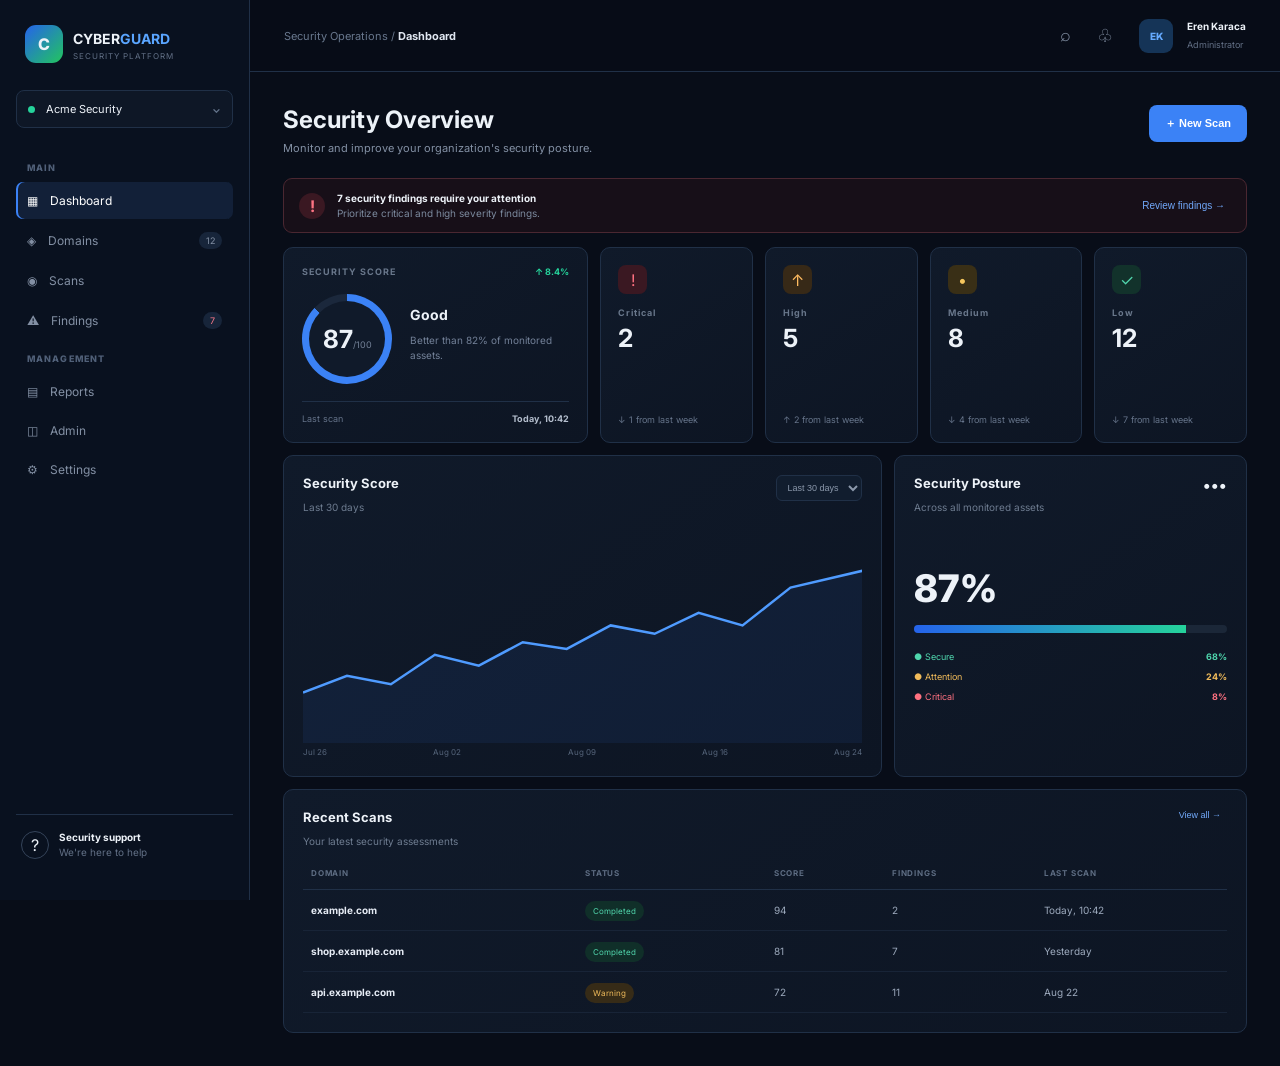
==== frontend/index.html @ 89b96005 "Add files via upload" ====
<!doctype html>
<html lang="tr">
<head>
<meta charset="utf-8"><meta name="viewport" content="width=device-width,initial-scale=1">
<title>CyberGuard — Security Platform</title>
<link rel="preconnect" href="https://fonts.googleapis.com"><link rel="preconnect" href="https://fonts.gstatic.com" crossorigin>
<link href="https://fonts.googleapis.com/css2?family=Inter:wght@400;500;600;700;800&display=swap" rel="stylesheet">
<link rel="stylesheet" href="style.css">
</head>
<body>
<div class="app">
<aside class="sidebar">
  <div class="brand"><div class="logo">C</div><div><b>CYBER<span>GUARD</span></b><small>SECURITY PLATFORM</small></div></div>
  <div class="workspace"><i></i> Acme Security <b>⌄</b></div>
  <nav>
    <label>MAIN</label>
    <a class="active" data-page="dashboard">▦ <span>Dashboard</span></a>
    <a data-page="domains">◈ <span>Domains</span><em>12</em></a>
    <a data-page="scans">◉ <span>Scans</span></a>
    <a data-page="findings">⚠ <span>Findings</span><em class="red">7</em></a>
    <label>MANAGEMENT</label>
    <a data-page="reports">▤ <span>Reports</span></a>
    <a data-page="admin">◫ <span>Admin</span></a>
    <a data-page="settings">⚙ <span>Settings</span></a>
  </nav>
  <div class="support"><div>?</div><span><b>Security support</b><small>We're here to help</small></span></div>
</aside>
<main>
<header><button class="mobile-menu">☰</button><div class="crumb">Security Operations / <b id="title">Dashboard</b></div>
<div class="actions"><button>⌕</button><button>♧</button><div class="avatar">EK</div><div class="profile"><b>Eren Karaca</b><small>Administrator</small></div></div></header>
<section class="content">

<div class="page" id="dashboard">
<div class="head"><div><h1>Security Overview</h1><p>Monitor and improve your organization's security posture.</p></div><button class="primary newscan">＋ New Scan</button></div>
<div class="notice"><strong>!</strong><div><b>7 security findings require your attention</b><span>Prioritize critical and high severity findings.</span></div><button data-go="findings">Review findings →</button></div>
<div class="cards">
<div class="card score"><div class="top"><span>SECURITY SCORE</span><b>↑ 8.4%</b></div><div class="scorebody"><div class="ring"><span><strong>87</strong><small>/100</small></span></div><div><h3>Good</h3><p>Better than 82% of monitored assets.</p></div></div><footer>Last scan <b>Today, 10:42</b></footer></div>
<div class="card metric"><i class="critical">!</i><span>Critical</span><strong>2</strong><small>↓ 1 from last week</small></div>
<div class="card metric"><i class="high">↑</i><span>High</span><strong>5</strong><small>↑ 2 from last week</small></div>
<div class="card metric"><i class="medium">•</i><span>Medium</span><strong>8</strong><small>↓ 4 from last week</small></div>
<div class="card metric"><i class="low">✓</i><span>Low</span><strong>12</strong><small>↓ 7 from last week</small></div>
</div>
<div class="columns">
<div class="card chart"><div class="section-title"><div><h2>Security Score</h2><p>Last 30 days</p></div><select><option>Last 30 days</option></select></div><svg viewBox="0 0 700 250" preserveAspectRatio="none"><path class="fill" d="M0 190 L55 170 L110 180 L165 145 L220 158 L275 130 L330 138 L385 110 L440 120 L495 95 L550 110 L610 65 L700 45 L700 250 L0 250Z"/><path class="curve" d="M0 190 L55 170 L110 180 L165 145 L220 158 L275 130 L330 138 L385 110 L440 120 L495 95 L550 110 L610 65 L700 45"/></svg><div class="dates"><span>Jul 26</span><span>Aug 02</span><span>Aug 09</span><span>Aug 16</span><span>Aug 24</span></div></div>
<div class="card posture"><div class="section-title"><div><h2>Security Posture</h2><p>Across all monitored assets</p></div><b>•••</b></div><div class="posture-score">87%</div><div class="progress"><i></i></div><div class="legend"><span>● Secure <b>68%</b></span><span>● Attention <b>24%</b></span><span>● Critical <b>8%</b></span></div></div>
</div>
<div class="card table"><div class="section-title"><div><h2>Recent Scans</h2><p>Your latest security assessments</p></div><button class="link" data-go="scans">View all →</button></div>
<table><thead><tr><th>DOMAIN</th><th>STATUS</th><th>SCORE</th><th>FINDINGS</th><th>LAST SCAN</th></tr></thead>
<tbody><tr><td><b>example.com</b></td><td><span class="badge green">Completed</span></td><td>94</td><td>2</td><td>Today, 10:42</td></tr>
<tr><td><b>shop.example.com</b></td><td><span class="badge green">Completed</span></td><td>81</td><td>7</td><td>Yesterday</td></tr>
<tr><td><b>api.example.com</b></td><td><span class="badge yellow">Warning</span></td><td>72</td><td>11</td><td>Aug 22</td></tr></tbody></table></div>
</div>

<div class="page hidden" id="domains"><div class="head"><div><h1>Domains</h1><p>Manage monitored and authorized assets.</p></div><button class="primary newscan">＋ Add Domain</button></div><div class="card table"><table><thead><tr><th>DOMAIN</th><th>STATUS</th><th>SCORE</th><th>LAST SCAN</th><th>ACTION</th></tr></thead><tbody>
<tr><td><b>example.com</b><small>Production</small></td><td><span class="badge green">● Monitored</span></td><td>94</td><td>Today</td><td><button class="small">Scan</button></td></tr>
<tr><td><b>shop.example.com</b><small>E-commerce</small></td><td><span class="badge green">● Monitored</span></td><td>81</td><td>Yesterday</td><td><button class="small">Scan</button></td></tr>
<tr><td><b>api.example.com</b><small>API</small></td><td><span class="badge yellow">● Attention</span></td><td>72</td><td>Aug 22</td><td><button class="small">Scan</button></td></tr></tbody></table></div></div>

<div class="page hidden" id="scans"><div class="head"><div><h1>Scan History</h1><p>Security assessment activity.</p></div><button class="primary newscan">＋ New Scan</button></div>
<div class="mini"><div class="card"><span>SCANS THIS MONTH</span><strong>42</strong><b>↑ 18%</b></div><div class="card"><span>AVERAGE SCORE</span><strong>84.6</strong><b>↑ 5.2</b></div><div class="card"><span>LAST SCAN</span><strong>10:42</strong><small>Today</small></div></div>
<div class="card table"><table><thead><tr><th>DOMAIN</th><th>TYPE</th><th>STATUS</th><th>SCORE</th><th>DATE</th></tr></thead><tbody><tr><td><b>example.com</b></td><td>Full assessment</td><td><span class="badge green">Completed</span></td><td>94</td><td>Today</td></tr><tr><td><b>shop.example.com</b></td><td>Quick scan</td><td><span class="badge green">Completed</span></td><td>81</td><td>Yesterday</td></tr></tbody></table></div></div>

<div class="page hidden" id="findings"><div class="head"><div><h1>Security Findings</h1><p>Prioritized issues across monitored assets.</p></div></div>
<div class="finding card"><span class="severity crit">CRITICAL</span><div><h3>Exposed administrative endpoint</h3><p>Administrative interface is accessible without network restriction.</p><small>example.com · Detected today</small></div><b>→</b></div>
<div class="finding card"><span class="severity highbg">HIGH</span><div><h3>Missing Content-Security-Policy</h3><p>The application does not define a Content-Security-Policy response header.</p><small>shop.example.com · Detected today</small></div><b>→</b></div>
<div class="finding card"><span class="severity highbg">HIGH</span><div><h3>Weak TLS configuration</h3><p>TLS configuration should be reviewed and hardened.</p><small>api.example.com · Detected yesterday</small></div><b>→</b></div></div>

<div class="page hidden" id="reports"><div class="head"><div><h1>Reports</h1><p>Security assessment reports.</p></div><button class="primary">＋ Generate Report</button></div>
<div class="report card"><div class="pdf">PDF</div><div><h3>example.com — Security Assessment</h3><p>24 Aug 2026 · Score 94/100</p></div><button class="small">Download</button></div>
<div class="report card"><div class="pdf">PDF</div><div><h3>shop.example.com — Security Assessment</h3><p>23 Aug 2026 · Score 81/100</p></div><button class="small">Download</button></div></div>

<div class="page hidden" id="admin"><div class="head"><div><h1>Admin Overview</h1><p>Platform-wide operational metrics.</p></div></div><div class="mini"><div class="card"><span>USERS</span><strong>128</strong></div><div class="card"><span>DOMAINS</span><strong>342</strong></div><div class="card"><span>SCANS</span><strong>4,281</strong></div></div><div class="card admin"><h2>Platform health</h2><p>API: <b>Operational</b> · Scanner: <b>Operational</b> · Database: <b>Operational</b></p></div></div>

<div class="page hidden" id="settings"><div class="head"><div><h1>Settings</h1><p>Workspace and notification preferences.</p></div></div><div class="settings"><div class="card"><h2>Workspace</h2><label>Workspace name<input value="Acme Security"></label><label>Security contact<input value="security@acme.example"></label><button class="primary">Save changes</button></div><div class="card"><h2>Notifications</h2><label class="toggle"><span><b>Critical findings</b><small>Notify immediately for critical issues.</small></span><input type="checkbox" checked></label><label class="toggle"><span><b>Weekly report</b><small>Receive a weekly security posture summary.</small></span><input type="checkbox" checked></label></div></div></div>

</section></main></div>
<div class="modal hidden" id="modal"><div class="modalbox"><button class="close">×</button><div class="modal-logo">C</div><h2>Start a security scan</h2><p>Scan an authorized domain for defensive configuration issues.</p><label>Domain<input id="domain" placeholder="example.com"></label><label class="check"><input id="authorized" type="checkbox"> I confirm I am authorized to scan this domain.</label><button class="primary full" id="start">Start scan</button><small id="status"></small></div></div>
<script src="app.js"></script>
</body></html>
---- frontend/style.css ----
:root{--bg:#080d18;--panel:#0e1726;--line:#203047;--text:#edf2f8;--muted:#8390a4;--blue:#3b82f6;--green:#25d39b;--yellow:#f2b84b;--red:#f15b6c}
*{box-sizing:border-box}body{margin:0;background:var(--bg);color:var(--text);font-family:Inter,Arial,sans-serif}.app{min-height:100vh}.sidebar{position:fixed;inset:0 auto 0 0;width:250px;background:#09111f;border-right:1px solid var(--line);padding:25px 16px;display:flex;flex-direction:column}.brand{display:flex;align-items:center;gap:10px;padding:0 9px 27px}.logo,.modal-logo{width:38px;height:38px;border-radius:11px;display:grid;place-items:center;font-weight:800;background:linear-gradient(135deg,#2563eb,#22c55e)}.brand b{font-size:14px}.brand b span{color:#5aa5ff}.brand small{display:block;font-size:8px;color:#627086;letter-spacing:1px;margin-top:3px}.workspace{border:1px solid var(--line);background:#0e1726;padding:11px;border-radius:8px;font-size:11px;margin-bottom:23px}.workspace i{display:inline-block;width:7px;height:7px;border-radius:50%;background:var(--green);margin-right:8px}.workspace b{float:right;color:#64748b}nav label{display:block;color:#506078;font-size:9px;font-weight:800;letter-spacing:1.1px;padding:11px 11px 7px}nav a{display:flex;gap:12px;align-items:center;color:#8390a4;padding:11px;border-radius:7px;font-size:12px;cursor:pointer;margin:2px 0}nav a:hover,nav a.active{background:#122038;color:white}nav a.active{box-shadow:inset 2px 0 #3b82f6}nav em{margin-left:auto;font-style:normal;font-size:9px;background:#17253a;padding:3px 7px;border-radius:12px}.red{color:#ff7b8a!important}.support{margin-top:auto;border-top:1px solid var(--line);padding:16px 5px;display:flex;gap:10px}.support>div{width:28px;height:28px;border:1px solid #35445a;border-radius:50%;display:grid;place-items:center}.support b,.support small{display:block;font-size:10px}.support small{color:#627086;margin-top:3px}main{margin-left:250px}header{height:72px;border-bottom:1px solid var(--line);display:flex;align-items:center;justify-content:space-between;padding:0 34px;position:sticky;top:0;background:rgba(8,13,24,.94);z-index:5}.crumb{font-size:11px;color:#68778d}.crumb b{color:#e0e7f1}.actions{display:flex;align-items:center;gap:14px}.actions button,.mobile-menu{border:0;background:none;color:#8390a4;font-size:18px}.avatar{width:34px;height:34px;border-radius:9px;background:#153457;color:#65aaff;display:grid;place-items:center;font-size:10px;font-weight:800;margin-left:6px}.profile b{font-size:10px;display:block}.profile small{font-size:9px;color:#637086}.content{padding:33px;max-width:1500px;margin:auto}.head{display:flex;justify-content:space-between;align-items:flex-start;margin-bottom:23px}.head h1{font-size:24px;margin:0 0 7px}.head p{font-size:11px;color:var(--muted);margin:0}.primary{background:var(--blue);border:0;color:white;padding:11px 16px;border-radius:8px;font-size:11px;font-weight:700;cursor:pointer}.notice{display:flex;align-items:center;gap:12px;border:1px solid #4a2731;background:#170f18;padding:13px 15px;border-radius:9px;margin-bottom:14px}.notice>strong{width:26px;height:26px;border-radius:50%;background:#3a1822;color:#ff7484;display:grid;place-items:center}.notice b,.notice span{display:block;font-size:10px}.notice span{color:#7b899d;margin-top:3px}.notice button{margin-left:auto;background:none;border:0;color:#71a8fa;font-size:10px;cursor:pointer}.cards{display:grid;grid-template-columns:2fr repeat(4,1fr);gap:12px}.card{background:linear-gradient(145deg,#101a2a,#0d1523);border:1px solid var(--line);border-radius:10px}.score{padding:18px}.top,.section-title{display:flex;justify-content:space-between;align-items:flex-start}.top span,.metric span,.mini span{font-size:9px;letter-spacing:1px;color:#69778b;font-weight:700}.top b,.metric small,.mini b{font-size:9px;color:var(--green)}.scorebody{display:flex;align-items:center;gap:18px;padding:17px 0}.ring{width:90px;height:90px;border-radius:50%;background:conic-gradient(#3b82f6 0 87%,#1b283c 87%);display:grid;place-items:center;position:relative}.ring:after{content:"";position:absolute;inset:7px;background:#101a2a;border-radius:50%}.ring span{position:relative;z-index:1}.ring strong{font-size:25px}.ring small{font-size:9px;color:#738197}.scorebody h3{margin:0 0 5px;font-size:14px}.scorebody p{font-size:10px;color:#738198;line-height:1.5;max-width:150px}.score footer{border-top:1px solid var(--line);padding-top:11px;color:#657389;font-size:9px}.score footer b{float:right;color:#b5bfce}.metric{padding:17px;display:flex;flex-direction:column;min-height:138px}.metric i{width:29px;height:29px;border-radius:8px;display:grid;place-items:center;font-style:normal;margin-bottom:13px}.critical{background:#3a1822;color:#ff7181}.high{background:#372917;color:#ffbb60}.medium{background:#392f16;color:#f5c65d}.low{background:#12322b;color:#52d7ae}.metric strong{font-size:25px;margin-top:5px}.metric small{color:#66748a;margin-top:auto}.columns{display:grid;grid-template-columns:1.7fr 1fr;gap:12px;margin-top:12px}.chart,.posture,.table{padding:19px}.section-title h2{font-size:13px;margin:0 0 4px}.section-title p{font-size:10px;color:#6e7c90}.section-title select{background:#111d2e;color:#8b98ab;border:1px solid var(--line);border-radius:6px;padding:6px;font-size:9px}.chart svg{width:100%;height:210px;margin-top:10px}.fill{fill:rgba(59,130,246,.08)}.curve{fill:none;stroke:#4f9bff;stroke-width:3}.dates{display:flex;justify-content:space-between;color:#56657b;font-size:8px}.posture-score{font-size:38px;font-weight:800;margin:42px 0 14px}.progress{height:8px;background:#1b2738;border-radius:9px;overflow:hidden}.progress i{display:block;width:87%;height:100%;background:linear-gradient(90deg,#2563eb,#25d39b)}.legend{display:grid;gap:9px;margin-top:18px;color:#8190a5;font-size:9px}.legend span:first-child{color:#4fd6ad}.legend span:nth-child(2){color:#f1bb5a}.legend span:nth-child(3){color:#ff7180}.legend b{float:right}.table{margin-top:12px;overflow:auto}.table table{width:100%;border-collapse:collapse;min-width:650px}.table th{color:#5e6d83;font-size:8px;text-align:left;padding:11px 8px;border-bottom:1px solid var(--line);letter-spacing:.8px}.table td{padding:14px 8px;border-bottom:1px solid #182437;color:#9daabd;font-size:10px}.table td b{color:#e6ecf5}.table td small{display:block;color:#627086;margin-top:4px}.badge{font-size:8px;padding:5px 8px;border-radius:15px}.green{background:#102f29;color:#51d7ad}.yellow{background:#362b17;color:#f2bd5c}.link,.small{background:none;border:0;color:#72a9fa;font-size:9px;cursor:pointer}.small{background:#13233a;padding:7px 9px;border-radius:6px}.hidden{display:none!important}.mini{display:grid;grid-template-columns:repeat(3,1fr);gap:12px;margin-bottom:12px}.mini .card{padding:19px;display:flex;flex-direction:column;gap:9px}.mini strong{font-size:27px}.finding{padding:17px;display:flex;align-items:center;gap:17px;margin-bottom:9px}.severity{font-size:8px;font-weight:800;padding:8px;border-radius:5px}.crit{background:#391720;color:#ff7181}.highbg{background:#382918;color:#ffbb60}.finding h3{font-size:12px;margin:0 0 5px}.finding p{font-size:10px;color:#748197;margin:0 0 6px}.finding small{font-size:8px;color:#5e6d83}.finding>b{margin-left:auto;color:#6a7f9d}.report{padding:17px;display:flex;align-items:center;gap:13px;margin-bottom:9px}.pdf{width:40px;height:46px;border-radius:6px;background:#351a23;color:#ff7181;display:grid;place-items:center;font-size:9px;font-weight:800}.report div:nth-child(2){flex:1}.report h3{font-size:11px;margin:0 0 4px}.report p{font-size:9px;color:#69778b;margin:0}.admin,.settings .card{padding:20px}.admin h2,.settings h2{font-size:13px}.admin b{color:var(--green)}.settings{display:grid;grid-template-columns:1fr 1fr;gap:12px}.settings label{display:block;color:#8290a4;font-size:9px;margin:15px 0}.settings input{display:block;width:100%;margin-top:6px;padding:10px;background:#0a1320;color:#e8edf5;border:1px solid var(--line);border-radius:6px}.toggle{display:flex!important;justify-content:space-between;align-items:center;border-bottom:1px solid var(--line);padding-bottom:14px}.toggle span{display:flex;flex-direction:column;gap:4px}.toggle b{color:#dfe7f1;font-size:10px}.toggle small{color:#69778b}.toggle input{width:auto!important}.modal{position:fixed;inset:0;background:rgba(2,6,15,.8);backdrop-filter:blur(6px);display:grid;place-items:center;z-index:20}.modalbox{width:min(440px,92vw);background:#101a29;border:1px solid #2b3b53;border-radius:13px;padding:27px;position:relative;box-shadow:0 30px 100px #0008}.close{position:absolute;right:15px;top:10px;background:none;border:0;color:#7b899e;font-size:24px}.modal-logo{margin-bottom:17px}.modalbox h2{font-size:18px;margin:0 0 6px}.modalbox p{font-size:10px;color:#758298;line-height:1.6}.modalbox label{display:block;color:#8592a6;font-size:9px;margin-top:16px}.modalbox input{width:100%;margin-top:6px;padding:11px;background:#0b1320;color:white;border:1px solid var(--line);border-radius:6px}.check{display:flex!important;gap:8px;align-items:center}.check input{width:auto!important;margin:0}.full{width:100%;margin-top:18px}.modalbox>small{display:block;color:#f0bd5a;margin-top:10px}.mobile-menu{display:none}
@media(max-width:1150px){.cards{grid-template-columns:repeat(4,1fr)}.score{grid-column:span 2}.columns{grid-template-columns:1fr}}
@media(max-width:800px){.sidebar{transform:translateX(-100%);transition:.2s;z-index:10}.sidebar.open{transform:none}main{margin-left:0}.mobile-menu{display:block}.profile{display:none}.content{padding:20px}.cards{grid-template-columns:1fr 1fr}.score{grid-column:span 2}.mini,.settings{grid-template-columns:1fr}.head{flex-direction:column;gap:14px}}
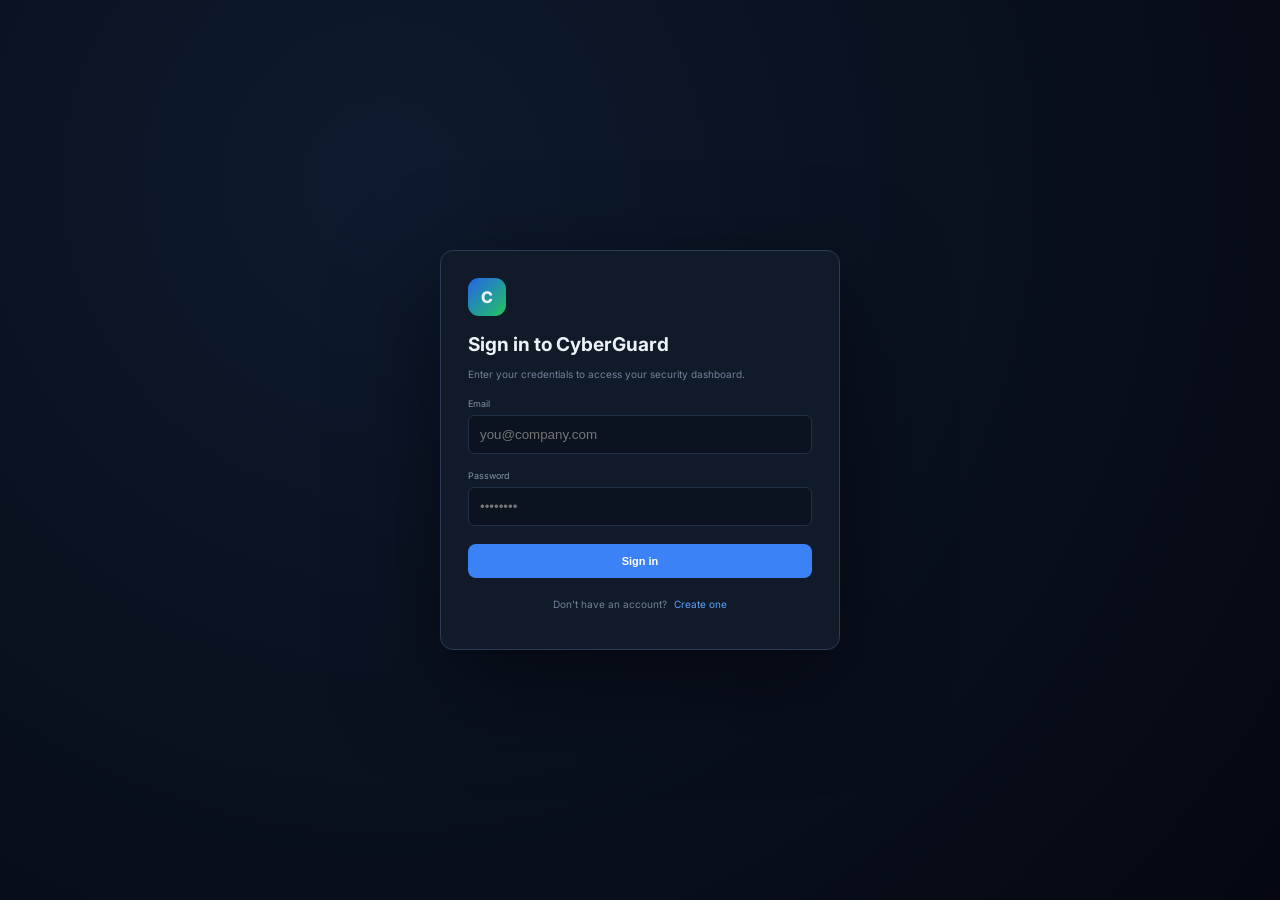
==== commit 1c811dec: "Add files via upload" ====
--- a/frontend/index.html
+++ b/frontend/index.html
@@ -8,72 +8,89 @@
 <link rel="stylesheet" href="style.css">
 </head>
 <body>
-<div class="app">
+
+<div class="authscreen" id="authscreen">
+  <div class="modalbox">
+    <div class="modal-logo">C</div>
+    <h2 id="authTitle">Sign in to CyberGuard</h2>
+    <p id="authSubtitle">Enter your credentials to access your security dashboard.</p>
+
+    <div id="authRegisterFields" class="hidden">
+      <label>Organization<input id="authOrg" placeholder="Acme Security"></label>
+    </div>
+    <label>Email<input id="authEmail" type="email" placeholder="you@company.com"></label>
+    <label>Password<input id="authPassword" type="password" placeholder="••••••••"></label>
+
+    <button class="primary full" id="authSubmit">Sign in</button>
+    <small id="authError" class="autherror hidden"></small>
+    <p class="authswitch">
+      <span id="authSwitchText">Don't have an account?</span>
+      <a id="authSwitchLink">Create one</a>
+    </p>
+  </div>
+</div>
+
+<div class="app hidden" id="appRoot">
 <aside class="sidebar">
   <div class="brand"><div class="logo">C</div><div><b>CYBER<span>GUARD</span></b><small>SECURITY PLATFORM</small></div></div>
-  <div class="workspace"><i></i> Acme Security <b>⌄</b></div>
+  <div class="workspace"><i></i> <span id="orgName">—</span> <b>⌄</b></div>
   <nav>
     <label>MAIN</label>
     <a class="active" data-page="dashboard">▦ <span>Dashboard</span></a>
-    <a data-page="domains">◈ <span>Domains</span><em>12</em></a>
+    <a data-page="domains">◈ <span>Domains</span><em id="navDomainsCount">0</em></a>
     <a data-page="scans">◉ <span>Scans</span></a>
-    <a data-page="findings">⚠ <span>Findings</span><em class="red">7</em></a>
+    <a data-page="findings">⚠ <span>Findings</span><em class="red" id="navFindingsCount">0</em></a>
     <label>MANAGEMENT</label>
     <a data-page="reports">▤ <span>Reports</span></a>
     <a data-page="admin">◫ <span>Admin</span></a>
     <a data-page="settings">⚙ <span>Settings</span></a>
   </nav>
   <div class="support"><div>?</div><span><b>Security support</b><small>We're here to help</small></span></div>
+  <button class="logout" id="logoutBtn">⎋ Log out</button>
 </aside>
 <main>
 <header><button class="mobile-menu">☰</button><div class="crumb">Security Operations / <b id="title">Dashboard</b></div>
-<div class="actions"><button>⌕</button><button>♧</button><div class="avatar">EK</div><div class="profile"><b>Eren Karaca</b><small>Administrator</small></div></div></header>
+<div class="actions"><button>⌕</button><button>♧</button><div class="avatar" id="userInitials">—</div><div class="profile"><b id="userEmail">—</b><small id="userRole">Customer</small></div></div></header>
 <section class="content">
 
 <div class="page" id="dashboard">
 <div class="head"><div><h1>Security Overview</h1><p>Monitor and improve your organization's security posture.</p></div><button class="primary newscan">＋ New Scan</button></div>
-<div class="notice"><strong>!</strong><div><b>7 security findings require your attention</b><span>Prioritize critical and high severity findings.</span></div><button data-go="findings">Review findings →</button></div>
+<div class="notice hidden" id="dashNotice"><strong>!</strong><div><b id="dashNoticeText">—</b><span>Prioritize critical and high severity findings.</span></div><button data-go="findings">Review findings →</button></div>
 <div class="cards">
-<div class="card score"><div class="top"><span>SECURITY SCORE</span><b>↑ 8.4%</b></div><div class="scorebody"><div class="ring"><span><strong>87</strong><small>/100</small></span></div><div><h3>Good</h3><p>Better than 82% of monitored assets.</p></div></div><footer>Last scan <b>Today, 10:42</b></footer></div>
-<div class="card metric"><i class="critical">!</i><span>Critical</span><strong>2</strong><small>↓ 1 from last week</small></div>
-<div class="card metric"><i class="high">↑</i><span>High</span><strong>5</strong><small>↑ 2 from last week</small></div>
-<div class="card metric"><i class="medium">•</i><span>Medium</span><strong>8</strong><small>↓ 4 from last week</small></div>
-<div class="card metric"><i class="low">✓</i><span>Low</span><strong>12</strong><small>↓ 7 from last week</small></div>
+<div class="card score"><div class="top"><span>SECURITY SCORE</span><b id="dashScoreLabel">—</b></div><div class="scorebody"><div class="ring" id="dashRing"><span><strong id="dashScore">–</strong><small>/100</small></span></div><div><h3 id="dashScoreWord">—</h3><p id="dashScoreDesc">Henüz tarama yapılmadı.</p></div></div><footer>Last scan <b id="dashLastScan">—</b></footer></div>
+<div class="card metric"><i class="critical">!</i><span>Critical</span><strong id="cntCritical">0</strong></div>
+<div class="card metric"><i class="high">↑</i><span>High</span><strong id="cntHigh">0</strong></div>
+<div class="card metric"><i class="medium">•</i><span>Medium</span><strong id="cntMedium">0</strong></div>
+<div class="card metric"><i class="low">✓</i><span>Low</span><strong id="cntLow">0</strong></div>
 </div>
 <div class="columns">
-<div class="card chart"><div class="section-title"><div><h2>Security Score</h2><p>Last 30 days</p></div><select><option>Last 30 days</option></select></div><svg viewBox="0 0 700 250" preserveAspectRatio="none"><path class="fill" d="M0 190 L55 170 L110 180 L165 145 L220 158 L275 130 L330 138 L385 110 L440 120 L495 95 L550 110 L610 65 L700 45 L700 250 L0 250Z"/><path class="curve" d="M0 190 L55 170 L110 180 L165 145 L220 158 L275 130 L330 138 L385 110 L440 120 L495 95 L550 110 L610 65 L700 45"/></svg><div class="dates"><span>Jul 26</span><span>Aug 02</span><span>Aug 09</span><span>Aug 16</span><span>Aug 24</span></div></div>
-<div class="card posture"><div class="section-title"><div><h2>Security Posture</h2><p>Across all monitored assets</p></div><b>•••</b></div><div class="posture-score">87%</div><div class="progress"><i></i></div><div class="legend"><span>● Secure <b>68%</b></span><span>● Attention <b>24%</b></span><span>● Critical <b>8%</b></span></div></div>
+<div class="card chart"><div class="section-title"><div><h2>Security Score</h2><p>Last scans</p></div></div><svg viewBox="0 0 700 250" preserveAspectRatio="none" id="scoreChart"></svg><div class="dates" id="scoreChartDates"></div></div>
+<div class="card posture"><div class="section-title"><div><h2>Security Posture</h2><p>Across all monitored assets</p></div><b>•••</b></div><div class="posture-score" id="postureScore">—%</div><div class="progress"><i id="postureBar"></i></div><div class="legend"><span>● Secure <b id="postureSecure">0%</b></span><span>● Attention <b id="postureAttention">0%</b></span><span>● Critical <b id="postureCritical">0%</b></span></div></div>
 </div>
 <div class="card table"><div class="section-title"><div><h2>Recent Scans</h2><p>Your latest security assessments</p></div><button class="link" data-go="scans">View all →</button></div>
 <table><thead><tr><th>DOMAIN</th><th>STATUS</th><th>SCORE</th><th>FINDINGS</th><th>LAST SCAN</th></tr></thead>
-<tbody><tr><td><b>example.com</b></td><td><span class="badge green">Completed</span></td><td>94</td><td>2</td><td>Today, 10:42</td></tr>
-<tr><td><b>shop.example.com</b></td><td><span class="badge green">Completed</span></td><td>81</td><td>7</td><td>Yesterday</td></tr>
-<tr><td><b>api.example.com</b></td><td><span class="badge yellow">Warning</span></td><td>72</td><td>11</td><td>Aug 22</td></tr></tbody></table></div>
+<tbody id="dashRecentScans"><tr><td colspan="5">Yükleniyor…</td></tr></tbody></table></div>
 </div>
 
-<div class="page hidden" id="domains"><div class="head"><div><h1>Domains</h1><p>Manage monitored and authorized assets.</p></div><button class="primary newscan">＋ Add Domain</button></div><div class="card table"><table><thead><tr><th>DOMAIN</th><th>STATUS</th><th>SCORE</th><th>LAST SCAN</th><th>ACTION</th></tr></thead><tbody>
-<tr><td><b>example.com</b><small>Production</small></td><td><span class="badge green">● Monitored</span></td><td>94</td><td>Today</td><td><button class="small">Scan</button></td></tr>
-<tr><td><b>shop.example.com</b><small>E-commerce</small></td><td><span class="badge green">● Monitored</span></td><td>81</td><td>Yesterday</td><td><button class="small">Scan</button></td></tr>
-<tr><td><b>api.example.com</b><small>API</small></td><td><span class="badge yellow">● Attention</span></td><td>72</td><td>Aug 22</td><td><button class="small">Scan</button></td></tr></tbody></table></div></div>
+<div class="page hidden" id="domains"><div class="head"><div><h1>Domains</h1><p>Manage monitored and authorized assets.</p></div><button class="primary newscan">＋ Add Domain</button></div><div class="card table"><table><thead><tr><th>DOMAIN</th><th>STATUS</th><th>ADDED</th><th>ACTION</th></tr></thead><tbody id="domainsBody">
+<tr><td colspan="4">Yükleniyor…</td></tr></tbody></table></div></div>
 
 <div class="page hidden" id="scans"><div class="head"><div><h1>Scan History</h1><p>Security assessment activity.</p></div><button class="primary newscan">＋ New Scan</button></div>
-<div class="mini"><div class="card"><span>SCANS THIS MONTH</span><strong>42</strong><b>↑ 18%</b></div><div class="card"><span>AVERAGE SCORE</span><strong>84.6</strong><b>↑ 5.2</b></div><div class="card"><span>LAST SCAN</span><strong>10:42</strong><small>Today</small></div></div>
-<div class="card table"><table><thead><tr><th>DOMAIN</th><th>TYPE</th><th>STATUS</th><th>SCORE</th><th>DATE</th></tr></thead><tbody><tr><td><b>example.com</b></td><td>Full assessment</td><td><span class="badge green">Completed</span></td><td>94</td><td>Today</td></tr><tr><td><b>shop.example.com</b></td><td>Quick scan</td><td><span class="badge green">Completed</span></td><td>81</td><td>Yesterday</td></tr></tbody></table></div></div>
+<div class="mini"><div class="card"><span>TOTAL SCANS</span><strong id="statTotalScans">0</strong></div><div class="card"><span>AVERAGE SCORE</span><strong id="statAvgScore">—</strong></div><div class="card"><span>LAST SCAN</span><strong id="statLastScan">—</strong></div></div>
+<div class="card table"><table><thead><tr><th>DOMAIN</th><th>STATUS</th><th>SCORE</th><th>FINDINGS</th><th>DATE</th></tr></thead><tbody id="scansBody"><tr><td colspan="5">Yükleniyor…</td></tr></tbody></table></div></div>
 
-<div class="page hidden" id="findings"><div class="head"><div><h1>Security Findings</h1><p>Prioritized issues across monitored assets.</p></div></div>
-<div class="finding card"><span class="severity crit">CRITICAL</span><div><h3>Exposed administrative endpoint</h3><p>Administrative interface is accessible without network restriction.</p><small>example.com · Detected today</small></div><b>→</b></div>
-<div class="finding card"><span class="severity highbg">HIGH</span><div><h3>Missing Content-Security-Policy</h3><p>The application does not define a Content-Security-Policy response header.</p><small>shop.example.com · Detected today</small></div><b>→</b></div>
-<div class="finding card"><span class="severity highbg">HIGH</span><div><h3>Weak TLS configuration</h3><p>TLS configuration should be reviewed and hardened.</p><small>api.example.com · Detected yesterday</small></div><b>→</b></div></div>
+<div class="page hidden" id="findings"><div class="head"><div><h1>Security Findings</h1><p>Prioritized issues from your most recent scans.</p></div></div>
+<div id="findingsBody"><p class="empty">Yükleniyor…</p></div></div>
 
-<div class="page hidden" id="reports"><div class="head"><div><h1>Reports</h1><p>Security assessment reports.</p></div><button class="primary">＋ Generate Report</button></div>
-<div class="report card"><div class="pdf">PDF</div><div><h3>example.com — Security Assessment</h3><p>24 Aug 2026 · Score 94/100</p></div><button class="small">Download</button></div>
-<div class="report card"><div class="pdf">PDF</div><div><h3>shop.example.com — Security Assessment</h3><p>23 Aug 2026 · Score 81/100</p></div><button class="small">Download</button></div></div>
+<div class="page hidden" id="reports"><div class="head"><div><h1>Reports</h1><p>Security assessment reports.</p></div></div>
+<div id="reportsBody"><p class="empty">Yükleniyor…</p></div></div>
 
-<div class="page hidden" id="admin"><div class="head"><div><h1>Admin Overview</h1><p>Platform-wide operational metrics.</p></div></div><div class="mini"><div class="card"><span>USERS</span><strong>128</strong></div><div class="card"><span>DOMAINS</span><strong>342</strong></div><div class="card"><span>SCANS</span><strong>4,281</strong></div></div><div class="card admin"><h2>Platform health</h2><p>API: <b>Operational</b> · Scanner: <b>Operational</b> · Database: <b>Operational</b></p></div></div>
+<div class="page hidden" id="admin"><div class="head"><div><h1>Admin Overview</h1><p>Platform-wide operational metrics.</p></div></div><div id="adminBody"><p class="empty">Yükleniyor…</p></div></div>
 
-<div class="page hidden" id="settings"><div class="head"><div><h1>Settings</h1><p>Workspace and notification preferences.</p></div></div><div class="settings"><div class="card"><h2>Workspace</h2><label>Workspace name<input value="Acme Security"></label><label>Security contact<input value="security@acme.example"></label><button class="primary">Save changes</button></div><div class="card"><h2>Notifications</h2><label class="toggle"><span><b>Critical findings</b><small>Notify immediately for critical issues.</small></span><input type="checkbox" checked></label><label class="toggle"><span><b>Weekly report</b><small>Receive a weekly security posture summary.</small></span><input type="checkbox" checked></label></div></div></div>
+<div class="page hidden" id="settings"><div class="head"><div><h1>Settings</h1><p>Workspace and notification preferences.</p></div></div><div class="settings"><div class="card"><h2>Workspace</h2><label>Organization<input id="settingsOrg" disabled></label><label>Account email<input id="settingsEmail" disabled></label><small class="hint">Bu bilgiler şu an salt-okunur — düzenleme için backend'e bir /api/settings uç noktası eklenmesi gerekiyor.</small></div></div></div>
 
 </section></main></div>
 <div class="modal hidden" id="modal"><div class="modalbox"><button class="close">×</button><div class="modal-logo">C</div><h2>Start a security scan</h2><p>Scan an authorized domain for defensive configuration issues.</p><label>Domain<input id="domain" placeholder="example.com"></label><label class="check"><input id="authorized" type="checkbox"> I confirm I am authorized to scan this domain.</label><button class="primary full" id="start">Start scan</button><small id="status"></small></div></div>
+<script src="config.js"></script>
 <script src="app.js"></script>
 </body></html>
--- a/frontend/style.css
+++ b/frontend/style.css
@@ -1,4 +1,16 @@
 :root{--bg:#080d18;--panel:#0e1726;--line:#203047;--text:#edf2f8;--muted:#8390a4;--blue:#3b82f6;--green:#25d39b;--yellow:#f2b84b;--red:#f15b6c}
 *{box-sizing:border-box}body{margin:0;background:var(--bg);color:var(--text);font-family:Inter,Arial,sans-serif}.app{min-height:100vh}.sidebar{position:fixed;inset:0 auto 0 0;width:250px;background:#09111f;border-right:1px solid var(--line);padding:25px 16px;display:flex;flex-direction:column}.brand{display:flex;align-items:center;gap:10px;padding:0 9px 27px}.logo,.modal-logo{width:38px;height:38px;border-radius:11px;display:grid;place-items:center;font-weight:800;background:linear-gradient(135deg,#2563eb,#22c55e)}.brand b{font-size:14px}.brand b span{color:#5aa5ff}.brand small{display:block;font-size:8px;color:#627086;letter-spacing:1px;margin-top:3px}.workspace{border:1px solid var(--line);background:#0e1726;padding:11px;border-radius:8px;font-size:11px;margin-bottom:23px}.workspace i{display:inline-block;width:7px;height:7px;border-radius:50%;background:var(--green);margin-right:8px}.workspace b{float:right;color:#64748b}nav label{display:block;color:#506078;font-size:9px;font-weight:800;letter-spacing:1.1px;padding:11px 11px 7px}nav a{display:flex;gap:12px;align-items:center;color:#8390a4;padding:11px;border-radius:7px;font-size:12px;cursor:pointer;margin:2px 0}nav a:hover,nav a.active{background:#122038;color:white}nav a.active{box-shadow:inset 2px 0 #3b82f6}nav em{margin-left:auto;font-style:normal;font-size:9px;background:#17253a;padding:3px 7px;border-radius:12px}.red{color:#ff7b8a!important}.support{margin-top:auto;border-top:1px solid var(--line);padding:16px 5px;display:flex;gap:10px}.support>div{width:28px;height:28px;border:1px solid #35445a;border-radius:50%;display:grid;place-items:center}.support b,.support small{display:block;font-size:10px}.support small{color:#627086;margin-top:3px}main{margin-left:250px}header{height:72px;border-bottom:1px solid var(--line);display:flex;align-items:center;justify-content:space-between;padding:0 34px;position:sticky;top:0;background:rgba(8,13,24,.94);z-index:5}.crumb{font-size:11px;color:#68778d}.crumb b{color:#e0e7f1}.actions{display:flex;align-items:center;gap:14px}.actions button,.mobile-menu{border:0;background:none;color:#8390a4;font-size:18px}.avatar{width:34px;height:34px;border-radius:9px;background:#153457;color:#65aaff;display:grid;place-items:center;font-size:10px;font-weight:800;margin-left:6px}.profile b{font-size:10px;display:block}.profile small{font-size:9px;color:#637086}.content{padding:33px;max-width:1500px;margin:auto}.head{display:flex;justify-content:space-between;align-items:flex-start;margin-bottom:23px}.head h1{font-size:24px;margin:0 0 7px}.head p{font-size:11px;color:var(--muted);margin:0}.primary{background:var(--blue);border:0;color:white;padding:11px 16px;border-radius:8px;font-size:11px;font-weight:700;cursor:pointer}.notice{display:flex;align-items:center;gap:12px;border:1px solid #4a2731;background:#170f18;padding:13px 15px;border-radius:9px;margin-bottom:14px}.notice>strong{width:26px;height:26px;border-radius:50%;background:#3a1822;color:#ff7484;display:grid;place-items:center}.notice b,.notice span{display:block;font-size:10px}.notice span{color:#7b899d;margin-top:3px}.notice button{margin-left:auto;background:none;border:0;color:#71a8fa;font-size:10px;cursor:pointer}.cards{display:grid;grid-template-columns:2fr repeat(4,1fr);gap:12px}.card{background:linear-gradient(145deg,#101a2a,#0d1523);border:1px solid var(--line);border-radius:10px}.score{padding:18px}.top,.section-title{display:flex;justify-content:space-between;align-items:flex-start}.top span,.metric span,.mini span{font-size:9px;letter-spacing:1px;color:#69778b;font-weight:700}.top b,.metric small,.mini b{font-size:9px;color:var(--green)}.scorebody{display:flex;align-items:center;gap:18px;padding:17px 0}.ring{width:90px;height:90px;border-radius:50%;background:conic-gradient(#3b82f6 0 87%,#1b283c 87%);display:grid;place-items:center;position:relative}.ring:after{content:"";position:absolute;inset:7px;background:#101a2a;border-radius:50%}.ring span{position:relative;z-index:1}.ring strong{font-size:25px}.ring small{font-size:9px;color:#738197}.scorebody h3{margin:0 0 5px;font-size:14px}.scorebody p{font-size:10px;color:#738198;line-height:1.5;max-width:150px}.score footer{border-top:1px solid var(--line);padding-top:11px;color:#657389;font-size:9px}.score footer b{float:right;color:#b5bfce}.metric{padding:17px;display:flex;flex-direction:column;min-height:138px}.metric i{width:29px;height:29px;border-radius:8px;display:grid;place-items:center;font-style:normal;margin-bottom:13px}.critical{background:#3a1822;color:#ff7181}.high{background:#372917;color:#ffbb60}.medium{background:#392f16;color:#f5c65d}.low{background:#12322b;color:#52d7ae}.metric strong{font-size:25px;margin-top:5px}.metric small{color:#66748a;margin-top:auto}.columns{display:grid;grid-template-columns:1.7fr 1fr;gap:12px;margin-top:12px}.chart,.posture,.table{padding:19px}.section-title h2{font-size:13px;margin:0 0 4px}.section-title p{font-size:10px;color:#6e7c90}.section-title select{background:#111d2e;color:#8b98ab;border:1px solid var(--line);border-radius:6px;padding:6px;font-size:9px}.chart svg{width:100%;height:210px;margin-top:10px}.fill{fill:rgba(59,130,246,.08)}.curve{fill:none;stroke:#4f9bff;stroke-width:3}.dates{display:flex;justify-content:space-between;color:#56657b;font-size:8px}.posture-score{font-size:38px;font-weight:800;margin:42px 0 14px}.progress{height:8px;background:#1b2738;border-radius:9px;overflow:hidden}.progress i{display:block;width:87%;height:100%;background:linear-gradient(90deg,#2563eb,#25d39b)}.legend{display:grid;gap:9px;margin-top:18px;color:#8190a5;font-size:9px}.legend span:first-child{color:#4fd6ad}.legend span:nth-child(2){color:#f1bb5a}.legend span:nth-child(3){color:#ff7180}.legend b{float:right}.table{margin-top:12px;overflow:auto}.table table{width:100%;border-collapse:collapse;min-width:650px}.table th{color:#5e6d83;font-size:8px;text-align:left;padding:11px 8px;border-bottom:1px solid var(--line);letter-spacing:.8px}.table td{padding:14px 8px;border-bottom:1px solid #182437;color:#9daabd;font-size:10px}.table td b{color:#e6ecf5}.table td small{display:block;color:#627086;margin-top:4px}.badge{font-size:8px;padding:5px 8px;border-radius:15px}.green{background:#102f29;color:#51d7ad}.yellow{background:#362b17;color:#f2bd5c}.link,.small{background:none;border:0;color:#72a9fa;font-size:9px;cursor:pointer}.small{background:#13233a;padding:7px 9px;border-radius:6px}.hidden{display:none!important}.mini{display:grid;grid-template-columns:repeat(3,1fr);gap:12px;margin-bottom:12px}.mini .card{padding:19px;display:flex;flex-direction:column;gap:9px}.mini strong{font-size:27px}.finding{padding:17px;display:flex;align-items:center;gap:17px;margin-bottom:9px}.severity{font-size:8px;font-weight:800;padding:8px;border-radius:5px}.crit{background:#391720;color:#ff7181}.highbg{background:#382918;color:#ffbb60}.finding h3{font-size:12px;margin:0 0 5px}.finding p{font-size:10px;color:#748197;margin:0 0 6px}.finding small{font-size:8px;color:#5e6d83}.finding>b{margin-left:auto;color:#6a7f9d}.report{padding:17px;display:flex;align-items:center;gap:13px;margin-bottom:9px}.pdf{width:40px;height:46px;border-radius:6px;background:#351a23;color:#ff7181;display:grid;place-items:center;font-size:9px;font-weight:800}.report div:nth-child(2){flex:1}.report h3{font-size:11px;margin:0 0 4px}.report p{font-size:9px;color:#69778b;margin:0}.admin,.settings .card{padding:20px}.admin h2,.settings h2{font-size:13px}.admin b{color:var(--green)}.settings{display:grid;grid-template-columns:1fr 1fr;gap:12px}.settings label{display:block;color:#8290a4;font-size:9px;margin:15px 0}.settings input{display:block;width:100%;margin-top:6px;padding:10px;background:#0a1320;color:#e8edf5;border:1px solid var(--line);border-radius:6px}.toggle{display:flex!important;justify-content:space-between;align-items:center;border-bottom:1px solid var(--line);padding-bottom:14px}.toggle span{display:flex;flex-direction:column;gap:4px}.toggle b{color:#dfe7f1;font-size:10px}.toggle small{color:#69778b}.toggle input{width:auto!important}.modal{position:fixed;inset:0;background:rgba(2,6,15,.8);backdrop-filter:blur(6px);display:grid;place-items:center;z-index:20}.modalbox{width:min(440px,92vw);background:#101a29;border:1px solid #2b3b53;border-radius:13px;padding:27px;position:relative;box-shadow:0 30px 100px #0008}.close{position:absolute;right:15px;top:10px;background:none;border:0;color:#7b899e;font-size:24px}.modal-logo{margin-bottom:17px}.modalbox h2{font-size:18px;margin:0 0 6px}.modalbox p{font-size:10px;color:#758298;line-height:1.6}.modalbox label{display:block;color:#8592a6;font-size:9px;margin-top:16px}.modalbox input{width:100%;margin-top:6px;padding:11px;background:#0b1320;color:white;border:1px solid var(--line);border-radius:6px}.check{display:flex!important;gap:8px;align-items:center}.check input{width:auto!important;margin:0}.full{width:100%;margin-top:18px}.modalbox>small{display:block;color:#f0bd5a;margin-top:10px}.mobile-menu{display:none}
+.authscreen{position:fixed;inset:0;background:radial-gradient(circle at 30% 20%,#0e1a2e,#050810);display:grid;place-items:center;z-index:30;padding:20px}
+.authscreen .modalbox{width:min(400px,92vw)}
+.authscreen h2{font-size:19px}
+.autherror{display:block;color:#ff7b8a;margin-top:12px;font-size:10px;line-height:1.5}
+.authswitch{margin-top:18px!important;text-align:center;color:#758298}
+.authswitch a{color:#5aa5ff;cursor:pointer;margin-left:4px}
+.logout{margin-top:10px;background:none;border:1px solid var(--line);color:#8390a4;border-radius:8px;padding:10px;font-size:10px;cursor:pointer}
+.logout:hover{color:#ff7b8a;border-color:#4a2731}
+.empty{color:#657389;font-size:11px;padding:20px 4px}
+.hint{display:block;color:#5f6d82;margin-top:14px;font-size:9px;line-height:1.6}
+.toast{position:fixed;bottom:24px;right:24px;background:#101a29;border:1px solid #2b3b53;color:#e6ecf5;padding:13px 17px;border-radius:9px;font-size:11px;z-index:40;box-shadow:0 15px 40px #0008}
+.toast.error{border-color:#4a2731;color:#ff9aa4}
 @media(max-width:1150px){.cards{grid-template-columns:repeat(4,1fr)}.score{grid-column:span 2}.columns{grid-template-columns:1fr}}
 @media(max-width:800px){.sidebar{transform:translateX(-100%);transition:.2s;z-index:10}.sidebar.open{transform:none}main{margin-left:0}.mobile-menu{display:block}.profile{display:none}.content{padding:20px}.cards{grid-template-columns:1fr 1fr}.score{grid-column:span 2}.mini,.settings{grid-template-columns:1fr}.head{flex-direction:column;gap:14px}}
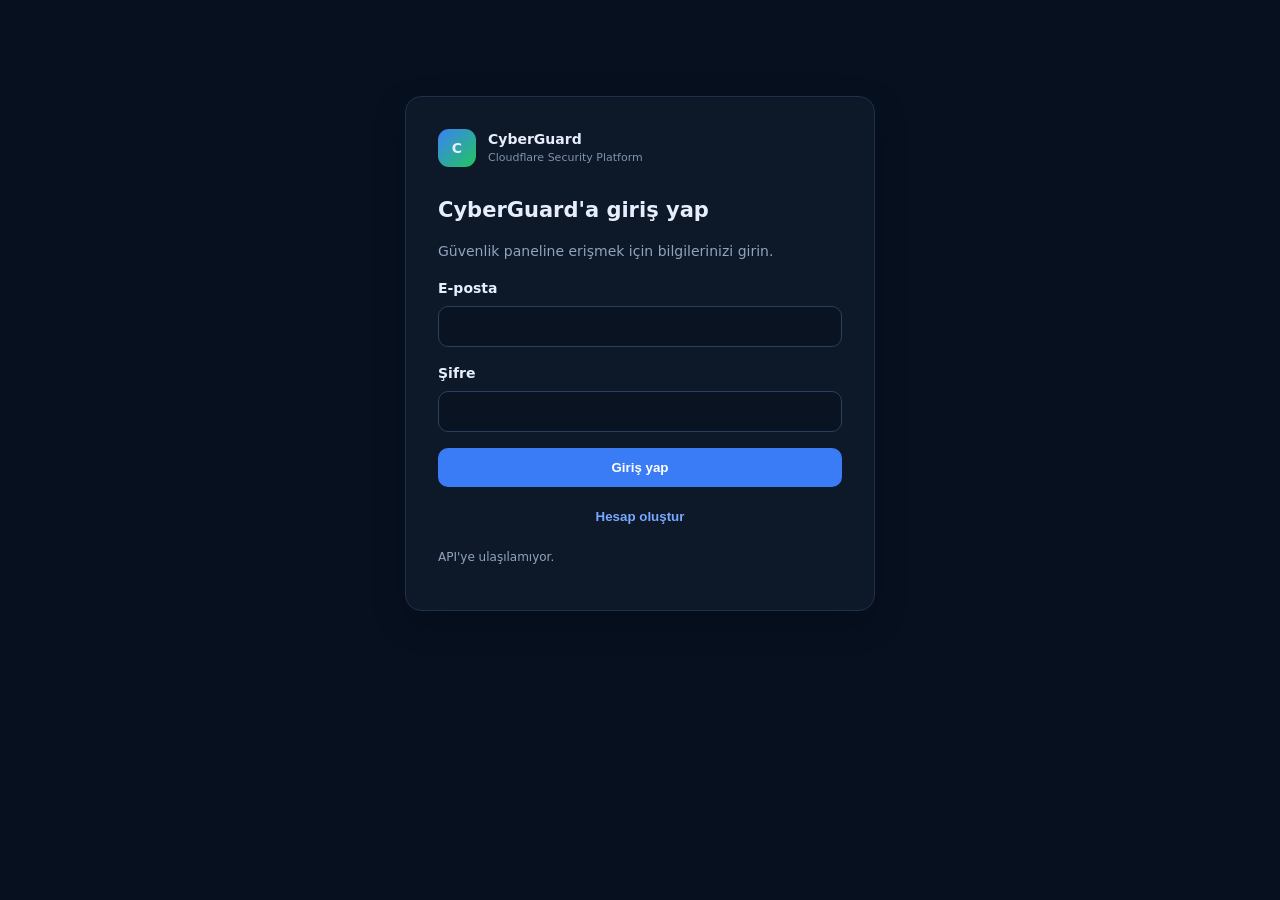
==== commit 3918a675: "Add files via upload" ====
--- a/frontend/index.html
+++ b/frontend/index.html
@@ -1,96 +1,87 @@
 <!doctype html>
 <html lang="tr">
 <head>
-<meta charset="utf-8"><meta name="viewport" content="width=device-width,initial-scale=1">
-<title>CyberGuard — Security Platform</title>
-<link rel="preconnect" href="https://fonts.googleapis.com"><link rel="preconnect" href="https://fonts.gstatic.com" crossorigin>
-<link href="https://fonts.googleapis.com/css2?family=Inter:wght@400;500;600;700;800&display=swap" rel="stylesheet">
-<link rel="stylesheet" href="style.css">
+  <meta charset="utf-8">
+  <meta name="viewport" content="width=device-width,initial-scale=1">
+  <title>CyberGuard</title>
+  <link rel="stylesheet" href="./style.css">
 </head>
 <body>
+  <main class="shell">
+    <section id="authscreen" class="card auth">
+      <div class="brand"><span class="logo">C</span><div><b>CyberGuard</b><small>Cloudflare Security Platform</small></div></div>
+      <h1 id="authTitle">CyberGuard'a giriş yap</h1>
+      <p id="authSubtitle">Güvenlik paneline erişmek için bilgilerinizi girin.</p>
+      <div id="authError" class="error hidden"></div>
+      <label>E-posta<input id="authEmail" type="email" autocomplete="email"></label>
+      <label>Şifre<input id="authPassword" type="password" autocomplete="current-password"></label>
+      <div id="authRegisterFields" class="hidden">
+        <label>Organizasyon<input id="authOrg" type="text" placeholder="Şirketiniz"></label>
+      </div>
+      <button id="authSubmit">Giriş yap</button>
+      <button id="authSwitchLink" class="link">Hesap oluştur</button>
+      <p id="apiStatus" class="muted"></p>
+    </section>
 
-<div class="authscreen" id="authscreen">
-  <div class="modalbox">
-    <div class="modal-logo">C</div>
-    <h2 id="authTitle">Sign in to CyberGuard</h2>
-    <p id="authSubtitle">Enter your credentials to access your security dashboard.</p>
+    <section id="appRoot" class="hidden">
+      <header class="topbar">
+        <div class="brand"><span class="logo">C</span><div><b>CyberGuard</b><small>Cloudflare Edition</small></div></div>
+        <div class="user"><span id="userEmail"></span><button id="logoutBtn" class="ghost">Çıkış</button></div>
+      </header>
 
-    <div id="authRegisterFields" class="hidden">
-      <label>Organization<input id="authOrg" placeholder="Acme Security"></label>
-    </div>
-    <label>Email<input id="authEmail" type="email" placeholder="you@company.com"></label>
-    <label>Password<input id="authPassword" type="password" placeholder="••••••••"></label>
+      <div class="grid">
+        <aside class="card sidebar">
+          <button class="nav active" data-page="dashboard">Dashboard</button>
+          <button class="nav" data-page="domains">Domainler</button>
+          <button class="nav" data-page="scans">Taramalar</button>
+          <button class="nav" data-page="findings">Bulgular</button>
+          <button class="nav" data-page="admin">Admin</button>
+        </aside>
 
-    <button class="primary full" id="authSubmit">Sign in</button>
-    <small id="authError" class="autherror hidden"></small>
-    <p class="authswitch">
-      <span id="authSwitchText">Don't have an account?</span>
-      <a id="authSwitchLink">Create one</a>
-    </p>
-  </div>
-</div>
+        <section class="content">
+          <div id="page-dashboard" class="page">
+            <div class="pagehead"><div><h2>Security Dashboard</h2><p>Web varlıklarınızın güvenlik durumunu izleyin.</p></div></div>
+            <div class="cards">
+              <div class="stat"><span>Domain</span><strong id="statDomains">0</strong></div>
+              <div class="stat"><span>Tarama</span><strong id="statScans">0</strong></div>
+              <div class="stat"><span>Ortalama skor</span><strong id="statScore">—</strong></div>
+              <div class="stat"><span>Bulgu</span><strong id="statFindings">0</strong></div>
+            </div>
+            <div class="card panel">
+              <h3>Son taramalar</h3>
+              <div class="tablewrap"><table><thead><tr><th>Domain</th><th>Durum</th><th>Skor</th><th>Bulgu</th><th>Tarih</th></tr></thead><tbody id="scanTable"></tbody></table></div>
+            </div>
+          </div>
 
-<div class="app hidden" id="appRoot">
-<aside class="sidebar">
-  <div class="brand"><div class="logo">C</div><div><b>CYBER<span>GUARD</span></b><small>SECURITY PLATFORM</small></div></div>
-  <div class="workspace"><i></i> <span id="orgName">—</span> <b>⌄</b></div>
-  <nav>
-    <label>MAIN</label>
-    <a class="active" data-page="dashboard">▦ <span>Dashboard</span></a>
-    <a data-page="domains">◈ <span>Domains</span><em id="navDomainsCount">0</em></a>
-    <a data-page="scans">◉ <span>Scans</span></a>
-    <a data-page="findings">⚠ <span>Findings</span><em class="red" id="navFindingsCount">0</em></a>
-    <label>MANAGEMENT</label>
-    <a data-page="reports">▤ <span>Reports</span></a>
-    <a data-page="admin">◫ <span>Admin</span></a>
-    <a data-page="settings">⚙ <span>Settings</span></a>
-  </nav>
-  <div class="support"><div>?</div><span><b>Security support</b><small>We're here to help</small></span></div>
-  <button class="logout" id="logoutBtn">⎋ Log out</button>
-</aside>
-<main>
-<header><button class="mobile-menu">☰</button><div class="crumb">Security Operations / <b id="title">Dashboard</b></div>
-<div class="actions"><button>⌕</button><button>♧</button><div class="avatar" id="userInitials">—</div><div class="profile"><b id="userEmail">—</b><small id="userRole">Customer</small></div></div></header>
-<section class="content">
+          <div id="page-domains" class="page hidden">
+            <div class="pagehead"><div><h2>Domainler</h2><p>Sadece size ait/izinli domainleri tarayın.</p></div></div>
+            <div class="card panel formrow">
+              <input id="domainInput" placeholder="example.com">
+              <label class="check"><input id="domainAuthorized" type="checkbox"> Bu domaini tarama yetkim var</label>
+              <button id="addDomain">Domain ekle</button>
+            </div>
+            <div class="card panel tablewrap"><table><thead><tr><th>Domain</th><th>Yetki</th><th>Tarih</th><th></th></tr></thead><tbody id="domainTable"></tbody></table></div>
+          </div>
 
-<div class="page" id="dashboard">
-<div class="head"><div><h1>Security Overview</h1><p>Monitor and improve your organization's security posture.</p></div><button class="primary newscan">＋ New Scan</button></div>
-<div class="notice hidden" id="dashNotice"><strong>!</strong><div><b id="dashNoticeText">—</b><span>Prioritize critical and high severity findings.</span></div><button data-go="findings">Review findings →</button></div>
-<div class="cards">
-<div class="card score"><div class="top"><span>SECURITY SCORE</span><b id="dashScoreLabel">—</b></div><div class="scorebody"><div class="ring" id="dashRing"><span><strong id="dashScore">–</strong><small>/100</small></span></div><div><h3 id="dashScoreWord">—</h3><p id="dashScoreDesc">Henüz tarama yapılmadı.</p></div></div><footer>Last scan <b id="dashLastScan">—</b></footer></div>
-<div class="card metric"><i class="critical">!</i><span>Critical</span><strong id="cntCritical">0</strong></div>
-<div class="card metric"><i class="high">↑</i><span>High</span><strong id="cntHigh">0</strong></div>
-<div class="card metric"><i class="medium">•</i><span>Medium</span><strong id="cntMedium">0</strong></div>
-<div class="card metric"><i class="low">✓</i><span>Low</span><strong id="cntLow">0</strong></div>
-</div>
-<div class="columns">
-<div class="card chart"><div class="section-title"><div><h2>Security Score</h2><p>Last scans</p></div></div><svg viewBox="0 0 700 250" preserveAspectRatio="none" id="scoreChart"></svg><div class="dates" id="scoreChartDates"></div></div>
-<div class="card posture"><div class="section-title"><div><h2>Security Posture</h2><p>Across all monitored assets</p></div><b>•••</b></div><div class="posture-score" id="postureScore">—%</div><div class="progress"><i id="postureBar"></i></div><div class="legend"><span>● Secure <b id="postureSecure">0%</b></span><span>● Attention <b id="postureAttention">0%</b></span><span>● Critical <b id="postureCritical">0%</b></span></div></div>
-</div>
-<div class="card table"><div class="section-title"><div><h2>Recent Scans</h2><p>Your latest security assessments</p></div><button class="link" data-go="scans">View all →</button></div>
-<table><thead><tr><th>DOMAIN</th><th>STATUS</th><th>SCORE</th><th>FINDINGS</th><th>LAST SCAN</th></tr></thead>
-<tbody id="dashRecentScans"><tr><td colspan="5">Yükleniyor…</td></tr></tbody></table></div>
-</div>
+          <div id="page-scans" class="page hidden">
+            <div class="pagehead"><div><h2>Taramalar</h2><p>Gerçek zamanlı güvenlik kontrolleri.</p></div></div>
+            <div class="card panel tablewrap"><table><thead><tr><th>Domain</th><th>Durum</th><th>Skor</th><th>Bulgu</th><th>Tarih</th><th></th></tr></thead><tbody id="allScanTable"></tbody></table></div>
+          </div>
 
-<div class="page hidden" id="domains"><div class="head"><div><h1>Domains</h1><p>Manage monitored and authorized assets.</p></div><button class="primary newscan">＋ Add Domain</button></div><div class="card table"><table><thead><tr><th>DOMAIN</th><th>STATUS</th><th>ADDED</th><th>ACTION</th></tr></thead><tbody id="domainsBody">
-<tr><td colspan="4">Yükleniyor…</td></tr></tbody></table></div></div>
+          <div id="page-findings" class="page hidden">
+            <div class="pagehead"><div><h2>Güvenlik Bulguları</h2><p>Son tamamlanan taramalardan elde edilen bulgular.</p></div></div>
+            <div id="findingsList"></div>
+          </div>
 
-<div class="page hidden" id="scans"><div class="head"><div><h1>Scan History</h1><p>Security assessment activity.</p></div><button class="primary newscan">＋ New Scan</button></div>
-<div class="mini"><div class="card"><span>TOTAL SCANS</span><strong id="statTotalScans">0</strong></div><div class="card"><span>AVERAGE SCORE</span><strong id="statAvgScore">—</strong></div><div class="card"><span>LAST SCAN</span><strong id="statLastScan">—</strong></div></div>
-<div class="card table"><table><thead><tr><th>DOMAIN</th><th>STATUS</th><th>SCORE</th><th>FINDINGS</th><th>DATE</th></tr></thead><tbody id="scansBody"><tr><td colspan="5">Yükleniyor…</td></tr></tbody></table></div></div>
-
-<div class="page hidden" id="findings"><div class="head"><div><h1>Security Findings</h1><p>Prioritized issues from your most recent scans.</p></div></div>
-<div id="findingsBody"><p class="empty">Yükleniyor…</p></div></div>
-
-<div class="page hidden" id="reports"><div class="head"><div><h1>Reports</h1><p>Security assessment reports.</p></div></div>
-<div id="reportsBody"><p class="empty">Yükleniyor…</p></div></div>
-
-<div class="page hidden" id="admin"><div class="head"><div><h1>Admin Overview</h1><p>Platform-wide operational metrics.</p></div></div><div id="adminBody"><p class="empty">Yükleniyor…</p></div></div>
-
-<div class="page hidden" id="settings"><div class="head"><div><h1>Settings</h1><p>Workspace and notification preferences.</p></div></div><div class="settings"><div class="card"><h2>Workspace</h2><label>Organization<input id="settingsOrg" disabled></label><label>Account email<input id="settingsEmail" disabled></label><small class="hint">Bu bilgiler şu an salt-okunur — düzenleme için backend'e bir /api/settings uç noktası eklenmesi gerekiyor.</small></div></div></div>
-
-</section></main></div>
-<div class="modal hidden" id="modal"><div class="modalbox"><button class="close">×</button><div class="modal-logo">C</div><h2>Start a security scan</h2><p>Scan an authorized domain for defensive configuration issues.</p><label>Domain<input id="domain" placeholder="example.com"></label><label class="check"><input id="authorized" type="checkbox"> I confirm I am authorized to scan this domain.</label><button class="primary full" id="start">Start scan</button><small id="status"></small></div></div>
-<script src="config.js"></script>
-<script src="app.js"></script>
-</body></html>
+          <div id="page-admin" class="page hidden">
+            <div class="pagehead"><div><h2>Admin</h2><p>Platform özeti.</p></div></div>
+            <div id="adminBox" class="cards"></div>
+          </div>
+        </section>
+      </div>
+    </section>
+  </main>
+  <script src="./config.js"></script>
+  <script src="./app.js"></script>
+</body>
+</html>
--- a/frontend/style.css
+++ b/frontend/style.css
@@ -1,16 +1 @@
-:root{--bg:#080d18;--panel:#0e1726;--line:#203047;--text:#edf2f8;--muted:#8390a4;--blue:#3b82f6;--green:#25d39b;--yellow:#f2b84b;--red:#f15b6c}
-*{box-sizing:border-box}body{margin:0;background:var(--bg);color:var(--text);font-family:Inter,Arial,sans-serif}.app{min-height:100vh}.sidebar{position:fixed;inset:0 auto 0 0;width:250px;background:#09111f;border-right:1px solid var(--line);padding:25px 16px;display:flex;flex-direction:column}.brand{display:flex;align-items:center;gap:10px;padding:0 9px 27px}.logo,.modal-logo{width:38px;height:38px;border-radius:11px;display:grid;place-items:center;font-weight:800;background:linear-gradient(135deg,#2563eb,#22c55e)}.brand b{font-size:14px}.brand b span{color:#5aa5ff}.brand small{display:block;font-size:8px;color:#627086;letter-spacing:1px;margin-top:3px}.workspace{border:1px solid var(--line);background:#0e1726;padding:11px;border-radius:8px;font-size:11px;margin-bottom:23px}.workspace i{display:inline-block;width:7px;height:7px;border-radius:50%;background:var(--green);margin-right:8px}.workspace b{float:right;color:#64748b}nav label{display:block;color:#506078;font-size:9px;font-weight:800;letter-spacing:1.1px;padding:11px 11px 7px}nav a{display:flex;gap:12px;align-items:center;color:#8390a4;padding:11px;border-radius:7px;font-size:12px;cursor:pointer;margin:2px 0}nav a:hover,nav a.active{background:#122038;color:white}nav a.active{box-shadow:inset 2px 0 #3b82f6}nav em{margin-left:auto;font-style:normal;font-size:9px;background:#17253a;padding:3px 7px;border-radius:12px}.red{color:#ff7b8a!important}.support{margin-top:auto;border-top:1px solid var(--line);padding:16px 5px;display:flex;gap:10px}.support>div{width:28px;height:28px;border:1px solid #35445a;border-radius:50%;display:grid;place-items:center}.support b,.support small{display:block;font-size:10px}.support small{color:#627086;margin-top:3px}main{margin-left:250px}header{height:72px;border-bottom:1px solid var(--line);display:flex;align-items:center;justify-content:space-between;padding:0 34px;position:sticky;top:0;background:rgba(8,13,24,.94);z-index:5}.crumb{font-size:11px;color:#68778d}.crumb b{color:#e0e7f1}.actions{display:flex;align-items:center;gap:14px}.actions button,.mobile-menu{border:0;background:none;color:#8390a4;font-size:18px}.avatar{width:34px;height:34px;border-radius:9px;background:#153457;color:#65aaff;display:grid;place-items:center;font-size:10px;font-weight:800;margin-left:6px}.profile b{font-size:10px;display:block}.profile small{font-size:9px;color:#637086}.content{padding:33px;max-width:1500px;margin:auto}.head{display:flex;justify-content:space-between;align-items:flex-start;margin-bottom:23px}.head h1{font-size:24px;margin:0 0 7px}.head p{font-size:11px;color:var(--muted);margin:0}.primary{background:var(--blue);border:0;color:white;padding:11px 16px;border-radius:8px;font-size:11px;font-weight:700;cursor:pointer}.notice{display:flex;align-items:center;gap:12px;border:1px solid #4a2731;background:#170f18;padding:13px 15px;border-radius:9px;margin-bottom:14px}.notice>strong{width:26px;height:26px;border-radius:50%;background:#3a1822;color:#ff7484;display:grid;place-items:center}.notice b,.notice span{display:block;font-size:10px}.notice span{color:#7b899d;margin-top:3px}.notice button{margin-left:auto;background:none;border:0;color:#71a8fa;font-size:10px;cursor:pointer}.cards{display:grid;grid-template-columns:2fr repeat(4,1fr);gap:12px}.card{background:linear-gradient(145deg,#101a2a,#0d1523);border:1px solid var(--line);border-radius:10px}.score{padding:18px}.top,.section-title{display:flex;justify-content:space-between;align-items:flex-start}.top span,.metric span,.mini span{font-size:9px;letter-spacing:1px;color:#69778b;font-weight:700}.top b,.metric small,.mini b{font-size:9px;color:var(--green)}.scorebody{display:flex;align-items:center;gap:18px;padding:17px 0}.ring{width:90px;height:90px;border-radius:50%;background:conic-gradient(#3b82f6 0 87%,#1b283c 87%);display:grid;place-items:center;position:relative}.ring:after{content:"";position:absolute;inset:7px;background:#101a2a;border-radius:50%}.ring span{position:relative;z-index:1}.ring strong{font-size:25px}.ring small{font-size:9px;color:#738197}.scorebody h3{margin:0 0 5px;font-size:14px}.scorebody p{font-size:10px;color:#738198;line-height:1.5;max-width:150px}.score footer{border-top:1px solid var(--line);padding-top:11px;color:#657389;font-size:9px}.score footer b{float:right;color:#b5bfce}.metric{padding:17px;display:flex;flex-direction:column;min-height:138px}.metric i{width:29px;height:29px;border-radius:8px;display:grid;place-items:center;font-style:normal;margin-bottom:13px}.critical{background:#3a1822;color:#ff7181}.high{background:#372917;color:#ffbb60}.medium{background:#392f16;color:#f5c65d}.low{background:#12322b;color:#52d7ae}.metric strong{font-size:25px;margin-top:5px}.metric small{color:#66748a;margin-top:auto}.columns{display:grid;grid-template-columns:1.7fr 1fr;gap:12px;margin-top:12px}.chart,.posture,.table{padding:19px}.section-title h2{font-size:13px;margin:0 0 4px}.section-title p{font-size:10px;color:#6e7c90}.section-title select{background:#111d2e;color:#8b98ab;border:1px solid var(--line);border-radius:6px;padding:6px;font-size:9px}.chart svg{width:100%;height:210px;margin-top:10px}.fill{fill:rgba(59,130,246,.08)}.curve{fill:none;stroke:#4f9bff;stroke-width:3}.dates{display:flex;justify-content:space-between;color:#56657b;font-size:8px}.posture-score{font-size:38px;font-weight:800;margin:42px 0 14px}.progress{height:8px;background:#1b2738;border-radius:9px;overflow:hidden}.progress i{display:block;width:87%;height:100%;background:linear-gradient(90deg,#2563eb,#25d39b)}.legend{display:grid;gap:9px;margin-top:18px;color:#8190a5;font-size:9px}.legend span:first-child{color:#4fd6ad}.legend span:nth-child(2){color:#f1bb5a}.legend span:nth-child(3){color:#ff7180}.legend b{float:right}.table{margin-top:12px;overflow:auto}.table table{width:100%;border-collapse:collapse;min-width:650px}.table th{color:#5e6d83;font-size:8px;text-align:left;padding:11px 8px;border-bottom:1px solid var(--line);letter-spacing:.8px}.table td{padding:14px 8px;border-bottom:1px solid #182437;color:#9daabd;font-size:10px}.table td b{color:#e6ecf5}.table td small{display:block;color:#627086;margin-top:4px}.badge{font-size:8px;padding:5px 8px;border-radius:15px}.green{background:#102f29;color:#51d7ad}.yellow{background:#362b17;color:#f2bd5c}.link,.small{background:none;border:0;color:#72a9fa;font-size:9px;cursor:pointer}.small{background:#13233a;padding:7px 9px;border-radius:6px}.hidden{display:none!important}.mini{display:grid;grid-template-columns:repeat(3,1fr);gap:12px;margin-bottom:12px}.mini .card{padding:19px;display:flex;flex-direction:column;gap:9px}.mini strong{font-size:27px}.finding{padding:17px;display:flex;align-items:center;gap:17px;margin-bottom:9px}.severity{font-size:8px;font-weight:800;padding:8px;border-radius:5px}.crit{background:#391720;color:#ff7181}.highbg{background:#382918;color:#ffbb60}.finding h3{font-size:12px;margin:0 0 5px}.finding p{font-size:10px;color:#748197;margin:0 0 6px}.finding small{font-size:8px;color:#5e6d83}.finding>b{margin-left:auto;color:#6a7f9d}.report{padding:17px;display:flex;align-items:center;gap:13px;margin-bottom:9px}.pdf{width:40px;height:46px;border-radius:6px;background:#351a23;color:#ff7181;display:grid;place-items:center;font-size:9px;font-weight:800}.report div:nth-child(2){flex:1}.report h3{font-size:11px;margin:0 0 4px}.report p{font-size:9px;color:#69778b;margin:0}.admin,.settings .card{padding:20px}.admin h2,.settings h2{font-size:13px}.admin b{color:var(--green)}.settings{display:grid;grid-template-columns:1fr 1fr;gap:12px}.settings label{display:block;color:#8290a4;font-size:9px;margin:15px 0}.settings input{display:block;width:100%;margin-top:6px;padding:10px;background:#0a1320;color:#e8edf5;border:1px solid var(--line);border-radius:6px}.toggle{display:flex!important;justify-content:space-between;align-items:center;border-bottom:1px solid var(--line);padding-bottom:14px}.toggle span{display:flex;flex-direction:column;gap:4px}.toggle b{color:#dfe7f1;font-size:10px}.toggle small{color:#69778b}.toggle input{width:auto!important}.modal{position:fixed;inset:0;background:rgba(2,6,15,.8);backdrop-filter:blur(6px);display:grid;place-items:center;z-index:20}.modalbox{width:min(440px,92vw);background:#101a29;border:1px solid #2b3b53;border-radius:13px;padding:27px;position:relative;box-shadow:0 30px 100px #0008}.close{position:absolute;right:15px;top:10px;background:none;border:0;color:#7b899e;font-size:24px}.modal-logo{margin-bottom:17px}.modalbox h2{font-size:18px;margin:0 0 6px}.modalbox p{font-size:10px;color:#758298;line-height:1.6}.modalbox label{display:block;color:#8592a6;font-size:9px;margin-top:16px}.modalbox input{width:100%;margin-top:6px;padding:11px;background:#0b1320;color:white;border:1px solid var(--line);border-radius:6px}.check{display:flex!important;gap:8px;align-items:center}.check input{width:auto!important;margin:0}.full{width:100%;margin-top:18px}.modalbox>small{display:block;color:#f0bd5a;margin-top:10px}.mobile-menu{display:none}
-.authscreen{position:fixed;inset:0;background:radial-gradient(circle at 30% 20%,#0e1a2e,#050810);display:grid;place-items:center;z-index:30;padding:20px}
-.authscreen .modalbox{width:min(400px,92vw)}
-.authscreen h2{font-size:19px}
-.autherror{display:block;color:#ff7b8a;margin-top:12px;font-size:10px;line-height:1.5}
-.authswitch{margin-top:18px!important;text-align:center;color:#758298}
-.authswitch a{color:#5aa5ff;cursor:pointer;margin-left:4px}
-.logout{margin-top:10px;background:none;border:1px solid var(--line);color:#8390a4;border-radius:8px;padding:10px;font-size:10px;cursor:pointer}
-.logout:hover{color:#ff7b8a;border-color:#4a2731}
-.empty{color:#657389;font-size:11px;padding:20px 4px}
-.hint{display:block;color:#5f6d82;margin-top:14px;font-size:9px;line-height:1.6}
-.toast{position:fixed;bottom:24px;right:24px;background:#101a29;border:1px solid #2b3b53;color:#e6ecf5;padding:13px 17px;border-radius:9px;font-size:11px;z-index:40;box-shadow:0 15px 40px #0008}
-.toast.error{border-color:#4a2731;color:#ff9aa4}
-@media(max-width:1150px){.cards{grid-template-columns:repeat(4,1fr)}.score{grid-column:span 2}.columns{grid-template-columns:1fr}}
-@media(max-width:800px){.sidebar{transform:translateX(-100%);transition:.2s;z-index:10}.sidebar.open{transform:none}main{margin-left:0}.mobile-menu{display:block}.profile{display:none}.content{padding:20px}.cards{grid-template-columns:1fr 1fr}.score{grid-column:span 2}.mini,.settings{grid-template-columns:1fr}.head{flex-direction:column;gap:14px}}
+*{box-sizing:border-box}body{margin:0;background:#07101f;color:#e7eefb;font:14px/1.5 Inter,system-ui,Arial,sans-serif}.shell{max-width:1250px;margin:auto;padding:24px}.hidden{display:none!important}.card{background:#0d1829;border:1px solid #1e314c;border-radius:16px;box-shadow:0 12px 35px #0003}.auth{max-width:470px;margin:8vh auto;padding:32px}.brand{display:flex;gap:12px;align-items:center}.brand small{display:block;color:#7f93ad;font-size:11px}.logo{width:38px;height:38px;display:grid;place-items:center;border-radius:11px;background:linear-gradient(135deg,#3b82f6,#22c55e);font-weight:800}.auth h1{margin:28px 0 6px}.auth p{color:#91a4bd}.auth label{display:block;margin:16px 0;font-weight:600}.auth input,.formrow input{width:100%;margin-top:7px;padding:12px 13px;background:#091321;border:1px solid #29405f;color:#fff;border-radius:10px;outline:none}.auth input:focus,.formrow input:focus{border-color:#4b8cff}.auth button,.formrow button{width:100%;padding:12px;border:0;border-radius:10px;background:#397cf5;color:#fff;font-weight:700;cursor:pointer}.link{background:none!important;color:#78a8ff!important;margin-top:10px}.error{padding:10px;border-radius:9px;background:#4a1820;color:#ffb7bf}.muted{font-size:12px}.topbar{display:flex;justify-content:space-between;align-items:center;margin-bottom:18px}.user{display:flex;gap:12px;align-items:center}.ghost{background:#0d1829;border:1px solid #29405f;color:#dce7f5;padding:9px 13px;border-radius:9px}.grid{display:grid;grid-template-columns:190px 1fr;gap:18px}.sidebar{padding:12px;height:max-content}.nav{display:block;width:100%;text-align:left;background:none;border:0;color:#9db0c9;padding:11px;border-radius:9px;cursor:pointer}.nav.active,.nav:hover{background:#172943;color:#fff}.content{min-width:0}.pagehead{display:flex;justify-content:space-between;align-items:center;margin:4px 0 18px}.pagehead h2{margin:0}.pagehead p{color:#8297b0;margin:5px 0}.cards{display:grid;grid-template-columns:repeat(4,1fr);gap:14px;margin-bottom:18px}.stat{background:#0d1829;border:1px solid #1e314c;border-radius:14px;padding:18px}.stat span{display:block;color:#7f93ad}.stat strong{display:block;font-size:28px;margin-top:8px}.panel{padding:18px}.panel h3{margin-top:0}.tablewrap{overflow:auto}table{width:100%;border-collapse:collapse;min-width:650px}th,td{padding:12px;text-align:left;border-bottom:1px solid #1a2a41}th{color:#7f93ad;font-size:12px}.badge{display:inline-block;padding:4px 8px;border-radius:999px;font-size:11px}.green{background:#123d2a;color:#6ee7a3}.yellow{background:#43340f;color:#ffd36e}.red{background:#4a1820;color:#ff9eaa}.formrow{display:grid;grid-template-columns:1fr auto auto;gap:12px;align-items:end;margin-bottom:18px}.formrow button{width:auto;white-space:nowrap}.check{display:flex;gap:7px;align-items:center;white-space:nowrap;color:#9db0c9}.finding{margin-bottom:12px;padding:15px;border:1px solid #263a55;border-radius:12px;background:#0b1626}.finding b{display:block}.finding small{color:#8da0b8}.finding p{margin:8px 0;color:#b7c4d5}.finding .download{float:right;background:#162943;color:#fff;border:1px solid #2b4566;padding:7px 10px;border-radius:8px}@media(max-width:850px){.grid{grid-template-columns:1fr}.sidebar{display:flex;gap:5px;overflow:auto}.nav{white-space:nowrap}.cards{grid-template-columns:repeat(2,1fr)}.formrow{grid-template-columns:1fr}.formrow button{width:100%}}@media(max-width:500px){.shell{padding:12px}.cards{grid-template-columns:1fr 1fr}.topbar{gap:10px}.user span{display:none}}
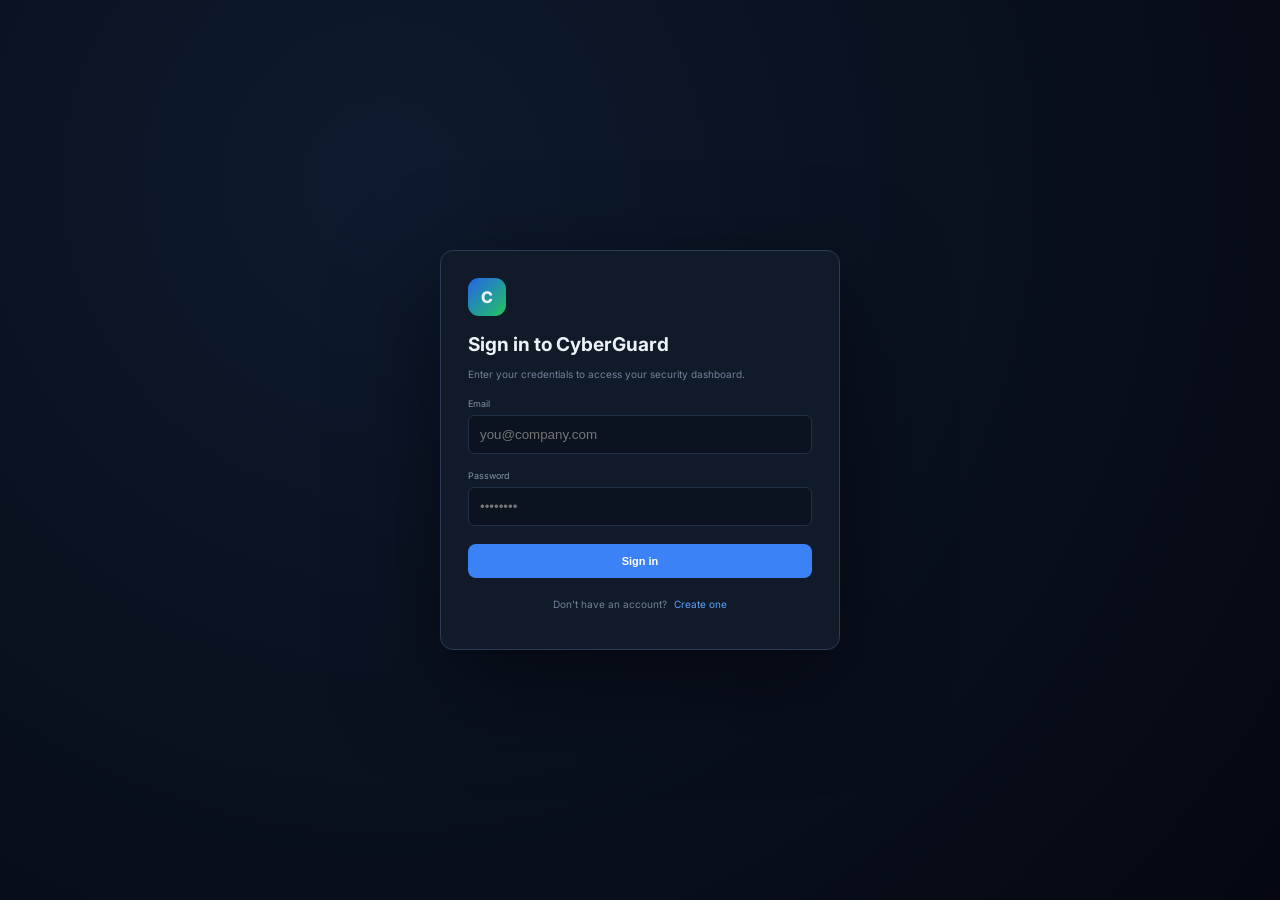
==== commit fb9797d3: "Add files via upload" ====
--- a/frontend/index.html
+++ b/frontend/index.html
@@ -1,87 +1,96 @@
 <!doctype html>
 <html lang="tr">
 <head>
-  <meta charset="utf-8">
-  <meta name="viewport" content="width=device-width,initial-scale=1">
-  <title>CyberGuard</title>
-  <link rel="stylesheet" href="./style.css">
+<meta charset="utf-8"><meta name="viewport" content="width=device-width,initial-scale=1">
+<title>CyberGuard — Security Platform</title>
+<link rel="preconnect" href="https://fonts.googleapis.com"><link rel="preconnect" href="https://fonts.gstatic.com" crossorigin>
+<link href="https://fonts.googleapis.com/css2?family=Inter:wght@400;500;600;700;800&display=swap" rel="stylesheet">
+<link rel="stylesheet" href="style.css">
 </head>
 <body>
-  <main class="shell">
-    <section id="authscreen" class="card auth">
-      <div class="brand"><span class="logo">C</span><div><b>CyberGuard</b><small>Cloudflare Security Platform</small></div></div>
-      <h1 id="authTitle">CyberGuard'a giriş yap</h1>
-      <p id="authSubtitle">Güvenlik paneline erişmek için bilgilerinizi girin.</p>
-      <div id="authError" class="error hidden"></div>
-      <label>E-posta<input id="authEmail" type="email" autocomplete="email"></label>
-      <label>Şifre<input id="authPassword" type="password" autocomplete="current-password"></label>
-      <div id="authRegisterFields" class="hidden">
-        <label>Organizasyon<input id="authOrg" type="text" placeholder="Şirketiniz"></label>
-      </div>
-      <button id="authSubmit">Giriş yap</button>
-      <button id="authSwitchLink" class="link">Hesap oluştur</button>
-      <p id="apiStatus" class="muted"></p>
-    </section>
 
-    <section id="appRoot" class="hidden">
-      <header class="topbar">
-        <div class="brand"><span class="logo">C</span><div><b>CyberGuard</b><small>Cloudflare Edition</small></div></div>
-        <div class="user"><span id="userEmail"></span><button id="logoutBtn" class="ghost">Çıkış</button></div>
-      </header>
+<div class="authscreen" id="authscreen">
+  <div class="modalbox">
+    <div class="modal-logo">C</div>
+    <h2 id="authTitle">Sign in to CyberGuard</h2>
+    <p id="authSubtitle">Enter your credentials to access your security dashboard.</p>
 
-      <div class="grid">
-        <aside class="card sidebar">
-          <button class="nav active" data-page="dashboard">Dashboard</button>
-          <button class="nav" data-page="domains">Domainler</button>
-          <button class="nav" data-page="scans">Taramalar</button>
-          <button class="nav" data-page="findings">Bulgular</button>
-          <button class="nav" data-page="admin">Admin</button>
-        </aside>
+    <div id="authRegisterFields" class="hidden">
+      <label>Organization<input id="authOrg" placeholder="Acme Security"></label>
+    </div>
+    <label>Email<input id="authEmail" type="email" placeholder="you@company.com"></label>
+    <label>Password<input id="authPassword" type="password" placeholder="••••••••"></label>
 
-        <section class="content">
-          <div id="page-dashboard" class="page">
-            <div class="pagehead"><div><h2>Security Dashboard</h2><p>Web varlıklarınızın güvenlik durumunu izleyin.</p></div></div>
-            <div class="cards">
-              <div class="stat"><span>Domain</span><strong id="statDomains">0</strong></div>
-              <div class="stat"><span>Tarama</span><strong id="statScans">0</strong></div>
-              <div class="stat"><span>Ortalama skor</span><strong id="statScore">—</strong></div>
-              <div class="stat"><span>Bulgu</span><strong id="statFindings">0</strong></div>
-            </div>
-            <div class="card panel">
-              <h3>Son taramalar</h3>
-              <div class="tablewrap"><table><thead><tr><th>Domain</th><th>Durum</th><th>Skor</th><th>Bulgu</th><th>Tarih</th></tr></thead><tbody id="scanTable"></tbody></table></div>
-            </div>
-          </div>
+    <button class="primary full" id="authSubmit">Sign in</button>
+    <small id="authError" class="autherror hidden"></small>
+    <p class="authswitch">
+      <span id="authSwitchText">Don't have an account?</span>
+      <a id="authSwitchLink">Create one</a>
+    </p>
+  </div>
+</div>
 
-          <div id="page-domains" class="page hidden">
-            <div class="pagehead"><div><h2>Domainler</h2><p>Sadece size ait/izinli domainleri tarayın.</p></div></div>
-            <div class="card panel formrow">
-              <input id="domainInput" placeholder="example.com">
-              <label class="check"><input id="domainAuthorized" type="checkbox"> Bu domaini tarama yetkim var</label>
-              <button id="addDomain">Domain ekle</button>
-            </div>
-            <div class="card panel tablewrap"><table><thead><tr><th>Domain</th><th>Yetki</th><th>Tarih</th><th></th></tr></thead><tbody id="domainTable"></tbody></table></div>
-          </div>
+<div class="app hidden" id="appRoot">
+<aside class="sidebar">
+  <div class="brand"><div class="logo">C</div><div><b>CYBER<span>GUARD</span></b><small>SECURITY PLATFORM</small></div></div>
+  <div class="workspace"><i></i> <span id="orgName">—</span> <b>⌄</b></div>
+  <nav>
+    <label>MAIN</label>
+    <a class="active" data-page="dashboard">▦ <span>Dashboard</span></a>
+    <a data-page="domains">◈ <span>Domains</span><em id="navDomainsCount">0</em></a>
+    <a data-page="scans">◉ <span>Scans</span></a>
+    <a data-page="findings">⚠ <span>Findings</span><em class="red" id="navFindingsCount">0</em></a>
+    <label>MANAGEMENT</label>
+    <a data-page="reports">▤ <span>Reports</span></a>
+    <a data-page="admin">◫ <span>Admin</span></a>
+    <a data-page="settings">⚙ <span>Settings</span></a>
+  </nav>
+  <div class="support"><div>?</div><span><b>Security support</b><small>We're here to help</small></span></div>
+  <button class="logout" id="logoutBtn">⎋ Log out</button>
+</aside>
+<main>
+<header><button class="mobile-menu">☰</button><div class="crumb">Security Operations / <b id="title">Dashboard</b></div>
+<div class="actions"><button>⌕</button><button>♧</button><div class="avatar" id="userInitials">—</div><div class="profile"><b id="userEmail">—</b><small id="userRole">Customer</small></div></div></header>
+<section class="content">
 
-          <div id="page-scans" class="page hidden">
-            <div class="pagehead"><div><h2>Taramalar</h2><p>Gerçek zamanlı güvenlik kontrolleri.</p></div></div>
-            <div class="card panel tablewrap"><table><thead><tr><th>Domain</th><th>Durum</th><th>Skor</th><th>Bulgu</th><th>Tarih</th><th></th></tr></thead><tbody id="allScanTable"></tbody></table></div>
-          </div>
+<div class="page" id="dashboard">
+<div class="head"><div><h1>Security Overview</h1><p>Monitor and improve your organization's security posture.</p></div><button class="primary newscan">＋ New Scan</button></div>
+<div class="notice hidden" id="dashNotice"><strong>!</strong><div><b id="dashNoticeText">—</b><span>Prioritize critical and high severity findings.</span></div><button data-go="findings">Review findings →</button></div>
+<div class="cards">
+<div class="card score"><div class="top"><span>SECURITY SCORE</span><b id="dashScoreLabel">—</b></div><div class="scorebody"><div class="ring" id="dashRing"><span><strong id="dashScore">–</strong><small>/100</small></span></div><div><h3 id="dashScoreWord">—</h3><p id="dashScoreDesc">Henüz tarama yapılmadı.</p></div></div><footer>Last scan <b id="dashLastScan">—</b></footer></div>
+<div class="card metric"><i class="critical">!</i><span>Critical</span><strong id="cntCritical">0</strong></div>
+<div class="card metric"><i class="high">↑</i><span>High</span><strong id="cntHigh">0</strong></div>
+<div class="card metric"><i class="medium">•</i><span>Medium</span><strong id="cntMedium">0</strong></div>
+<div class="card metric"><i class="low">✓</i><span>Low</span><strong id="cntLow">0</strong></div>
+</div>
+<div class="columns">
+<div class="card chart"><div class="section-title"><div><h2>Security Score</h2><p>Last scans</p></div></div><svg viewBox="0 0 700 250" preserveAspectRatio="none" id="scoreChart"></svg><div class="dates" id="scoreChartDates"></div></div>
+<div class="card posture"><div class="section-title"><div><h2>Security Posture</h2><p>Across all monitored assets</p></div><b>•••</b></div><div class="posture-score" id="postureScore">—%</div><div class="progress"><i id="postureBar"></i></div><div class="legend"><span>● Secure <b id="postureSecure">0%</b></span><span>● Attention <b id="postureAttention">0%</b></span><span>● Critical <b id="postureCritical">0%</b></span></div></div>
+</div>
+<div class="card table"><div class="section-title"><div><h2>Recent Scans</h2><p>Your latest security assessments</p></div><button class="link" data-go="scans">View all →</button></div>
+<table><thead><tr><th>DOMAIN</th><th>STATUS</th><th>SCORE</th><th>FINDINGS</th><th>LAST SCAN</th></tr></thead>
+<tbody id="dashRecentScans"><tr><td colspan="5">Yükleniyor…</td></tr></tbody></table></div>
+</div>
 
-          <div id="page-findings" class="page hidden">
-            <div class="pagehead"><div><h2>Güvenlik Bulguları</h2><p>Son tamamlanan taramalardan elde edilen bulgular.</p></div></div>
-            <div id="findingsList"></div>
-          </div>
+<div class="page hidden" id="domains"><div class="head"><div><h1>Domains</h1><p>Manage monitored and authorized assets.</p></div><button class="primary newscan">＋ Add Domain</button></div><div class="card table"><table><thead><tr><th>DOMAIN</th><th>STATUS</th><th>ADDED</th><th>ACTION</th></tr></thead><tbody id="domainsBody">
+<tr><td colspan="4">Yükleniyor…</td></tr></tbody></table></div></div>
 
-          <div id="page-admin" class="page hidden">
-            <div class="pagehead"><div><h2>Admin</h2><p>Platform özeti.</p></div></div>
-            <div id="adminBox" class="cards"></div>
-          </div>
-        </section>
-      </div>
-    </section>
-  </main>
-  <script src="./config.js"></script>
-  <script src="./app.js"></script>
-</body>
-</html>
+<div class="page hidden" id="scans"><div class="head"><div><h1>Scan History</h1><p>Security assessment activity.</p></div><button class="primary newscan">＋ New Scan</button></div>
+<div class="mini"><div class="card"><span>TOTAL SCANS</span><strong id="statTotalScans">0</strong></div><div class="card"><span>AVERAGE SCORE</span><strong id="statAvgScore">—</strong></div><div class="card"><span>LAST SCAN</span><strong id="statLastScan">—</strong></div></div>
+<div class="card table"><table><thead><tr><th>DOMAIN</th><th>STATUS</th><th>SCORE</th><th>FINDINGS</th><th>DATE</th></tr></thead><tbody id="scansBody"><tr><td colspan="5">Yükleniyor…</td></tr></tbody></table></div></div>
+
+<div class="page hidden" id="findings"><div class="head"><div><h1>Security Findings</h1><p>Prioritized issues from your most recent scans.</p></div></div>
+<div id="findingsBody"><p class="empty">Yükleniyor…</p></div></div>
+
+<div class="page hidden" id="reports"><div class="head"><div><h1>Reports</h1><p>Security assessment reports.</p></div></div>
+<div id="reportsBody"><p class="empty">Yükleniyor…</p></div></div>
+
+<div class="page hidden" id="admin"><div class="head"><div><h1>Admin Overview</h1><p>Platform-wide operational metrics.</p></div></div><div id="adminBody"><p class="empty">Yükleniyor…</p></div></div>
+
+<div class="page hidden" id="settings"><div class="head"><div><h1>Settings</h1><p>Workspace and notification preferences.</p></div></div><div class="settings"><div class="card"><h2>Workspace</h2><label>Organization<input id="settingsOrg" disabled></label><label>Account email<input id="settingsEmail" disabled></label><small class="hint">Bu bilgiler şu an salt-okunur — düzenleme için backend'e bir /api/settings uç noktası eklenmesi gerekiyor.</small></div></div></div>
+
+</section></main></div>
+<div class="modal hidden" id="modal"><div class="modalbox"><button class="close">×</button><div class="modal-logo">C</div><h2>Start a security scan</h2><p>Scan an authorized domain for defensive configuration issues.</p><label>Domain<input id="domain" placeholder="example.com"></label><label class="check"><input id="authorized" type="checkbox"> I confirm I am authorized to scan this domain.</label><button class="primary full" id="start">Start scan</button><small id="status"></small></div></div>
+<script src="config.js"></script>
+<script src="app.js"></script>
+</body></html>
--- a/frontend/style.css
+++ b/frontend/style.css
@@ -1 +1,16 @@
-*{box-sizing:border-box}body{margin:0;background:#07101f;color:#e7eefb;font:14px/1.5 Inter,system-ui,Arial,sans-serif}.shell{max-width:1250px;margin:auto;padding:24px}.hidden{display:none!important}.card{background:#0d1829;border:1px solid #1e314c;border-radius:16px;box-shadow:0 12px 35px #0003}.auth{max-width:470px;margin:8vh auto;padding:32px}.brand{display:flex;gap:12px;align-items:center}.brand small{display:block;color:#7f93ad;font-size:11px}.logo{width:38px;height:38px;display:grid;place-items:center;border-radius:11px;background:linear-gradient(135deg,#3b82f6,#22c55e);font-weight:800}.auth h1{margin:28px 0 6px}.auth p{color:#91a4bd}.auth label{display:block;margin:16px 0;font-weight:600}.auth input,.formrow input{width:100%;margin-top:7px;padding:12px 13px;background:#091321;border:1px solid #29405f;color:#fff;border-radius:10px;outline:none}.auth input:focus,.formrow input:focus{border-color:#4b8cff}.auth button,.formrow button{width:100%;padding:12px;border:0;border-radius:10px;background:#397cf5;color:#fff;font-weight:700;cursor:pointer}.link{background:none!important;color:#78a8ff!important;margin-top:10px}.error{padding:10px;border-radius:9px;background:#4a1820;color:#ffb7bf}.muted{font-size:12px}.topbar{display:flex;justify-content:space-between;align-items:center;margin-bottom:18px}.user{display:flex;gap:12px;align-items:center}.ghost{background:#0d1829;border:1px solid #29405f;color:#dce7f5;padding:9px 13px;border-radius:9px}.grid{display:grid;grid-template-columns:190px 1fr;gap:18px}.sidebar{padding:12px;height:max-content}.nav{display:block;width:100%;text-align:left;background:none;border:0;color:#9db0c9;padding:11px;border-radius:9px;cursor:pointer}.nav.active,.nav:hover{background:#172943;color:#fff}.content{min-width:0}.pagehead{display:flex;justify-content:space-between;align-items:center;margin:4px 0 18px}.pagehead h2{margin:0}.pagehead p{color:#8297b0;margin:5px 0}.cards{display:grid;grid-template-columns:repeat(4,1fr);gap:14px;margin-bottom:18px}.stat{background:#0d1829;border:1px solid #1e314c;border-radius:14px;padding:18px}.stat span{display:block;color:#7f93ad}.stat strong{display:block;font-size:28px;margin-top:8px}.panel{padding:18px}.panel h3{margin-top:0}.tablewrap{overflow:auto}table{width:100%;border-collapse:collapse;min-width:650px}th,td{padding:12px;text-align:left;border-bottom:1px solid #1a2a41}th{color:#7f93ad;font-size:12px}.badge{display:inline-block;padding:4px 8px;border-radius:999px;font-size:11px}.green{background:#123d2a;color:#6ee7a3}.yellow{background:#43340f;color:#ffd36e}.red{background:#4a1820;color:#ff9eaa}.formrow{display:grid;grid-template-columns:1fr auto auto;gap:12px;align-items:end;margin-bottom:18px}.formrow button{width:auto;white-space:nowrap}.check{display:flex;gap:7px;align-items:center;white-space:nowrap;color:#9db0c9}.finding{margin-bottom:12px;padding:15px;border:1px solid #263a55;border-radius:12px;background:#0b1626}.finding b{display:block}.finding small{color:#8da0b8}.finding p{margin:8px 0;color:#b7c4d5}.finding .download{float:right;background:#162943;color:#fff;border:1px solid #2b4566;padding:7px 10px;border-radius:8px}@media(max-width:850px){.grid{grid-template-columns:1fr}.sidebar{display:flex;gap:5px;overflow:auto}.nav{white-space:nowrap}.cards{grid-template-columns:repeat(2,1fr)}.formrow{grid-template-columns:1fr}.formrow button{width:100%}}@media(max-width:500px){.shell{padding:12px}.cards{grid-template-columns:1fr 1fr}.topbar{gap:10px}.user span{display:none}}
+:root{--bg:#080d18;--panel:#0e1726;--line:#203047;--text:#edf2f8;--muted:#8390a4;--blue:#3b82f6;--green:#25d39b;--yellow:#f2b84b;--red:#f15b6c}
+*{box-sizing:border-box}body{margin:0;background:var(--bg);color:var(--text);font-family:Inter,Arial,sans-serif}.app{min-height:100vh}.sidebar{position:fixed;inset:0 auto 0 0;width:250px;background:#09111f;border-right:1px solid var(--line);padding:25px 16px;display:flex;flex-direction:column}.brand{display:flex;align-items:center;gap:10px;padding:0 9px 27px}.logo,.modal-logo{width:38px;height:38px;border-radius:11px;display:grid;place-items:center;font-weight:800;background:linear-gradient(135deg,#2563eb,#22c55e)}.brand b{font-size:14px}.brand b span{color:#5aa5ff}.brand small{display:block;font-size:8px;color:#627086;letter-spacing:1px;margin-top:3px}.workspace{border:1px solid var(--line);background:#0e1726;padding:11px;border-radius:8px;font-size:11px;margin-bottom:23px}.workspace i{display:inline-block;width:7px;height:7px;border-radius:50%;background:var(--green);margin-right:8px}.workspace b{float:right;color:#64748b}nav label{display:block;color:#506078;font-size:9px;font-weight:800;letter-spacing:1.1px;padding:11px 11px 7px}nav a{display:flex;gap:12px;align-items:center;color:#8390a4;padding:11px;border-radius:7px;font-size:12px;cursor:pointer;margin:2px 0}nav a:hover,nav a.active{background:#122038;color:white}nav a.active{box-shadow:inset 2px 0 #3b82f6}nav em{margin-left:auto;font-style:normal;font-size:9px;background:#17253a;padding:3px 7px;border-radius:12px}.red{color:#ff7b8a!important}.support{margin-top:auto;border-top:1px solid var(--line);padding:16px 5px;display:flex;gap:10px}.support>div{width:28px;height:28px;border:1px solid #35445a;border-radius:50%;display:grid;place-items:center}.support b,.support small{display:block;font-size:10px}.support small{color:#627086;margin-top:3px}main{margin-left:250px}header{height:72px;border-bottom:1px solid var(--line);display:flex;align-items:center;justify-content:space-between;padding:0 34px;position:sticky;top:0;background:rgba(8,13,24,.94);z-index:5}.crumb{font-size:11px;color:#68778d}.crumb b{color:#e0e7f1}.actions{display:flex;align-items:center;gap:14px}.actions button,.mobile-menu{border:0;background:none;color:#8390a4;font-size:18px}.avatar{width:34px;height:34px;border-radius:9px;background:#153457;color:#65aaff;display:grid;place-items:center;font-size:10px;font-weight:800;margin-left:6px}.profile b{font-size:10px;display:block}.profile small{font-size:9px;color:#637086}.content{padding:33px;max-width:1500px;margin:auto}.head{display:flex;justify-content:space-between;align-items:flex-start;margin-bottom:23px}.head h1{font-size:24px;margin:0 0 7px}.head p{font-size:11px;color:var(--muted);margin:0}.primary{background:var(--blue);border:0;color:white;padding:11px 16px;border-radius:8px;font-size:11px;font-weight:700;cursor:pointer}.notice{display:flex;align-items:center;gap:12px;border:1px solid #4a2731;background:#170f18;padding:13px 15px;border-radius:9px;margin-bottom:14px}.notice>strong{width:26px;height:26px;border-radius:50%;background:#3a1822;color:#ff7484;display:grid;place-items:center}.notice b,.notice span{display:block;font-size:10px}.notice span{color:#7b899d;margin-top:3px}.notice button{margin-left:auto;background:none;border:0;color:#71a8fa;font-size:10px;cursor:pointer}.cards{display:grid;grid-template-columns:2fr repeat(4,1fr);gap:12px}.card{background:linear-gradient(145deg,#101a2a,#0d1523);border:1px solid var(--line);border-radius:10px}.score{padding:18px}.top,.section-title{display:flex;justify-content:space-between;align-items:flex-start}.top span,.metric span,.mini span{font-size:9px;letter-spacing:1px;color:#69778b;font-weight:700}.top b,.metric small,.mini b{font-size:9px;color:var(--green)}.scorebody{display:flex;align-items:center;gap:18px;padding:17px 0}.ring{width:90px;height:90px;border-radius:50%;background:conic-gradient(#3b82f6 0 87%,#1b283c 87%);display:grid;place-items:center;position:relative}.ring:after{content:"";position:absolute;inset:7px;background:#101a2a;border-radius:50%}.ring span{position:relative;z-index:1}.ring strong{font-size:25px}.ring small{font-size:9px;color:#738197}.scorebody h3{margin:0 0 5px;font-size:14px}.scorebody p{font-size:10px;color:#738198;line-height:1.5;max-width:150px}.score footer{border-top:1px solid var(--line);padding-top:11px;color:#657389;font-size:9px}.score footer b{float:right;color:#b5bfce}.metric{padding:17px;display:flex;flex-direction:column;min-height:138px}.metric i{width:29px;height:29px;border-radius:8px;display:grid;place-items:center;font-style:normal;margin-bottom:13px}.critical{background:#3a1822;color:#ff7181}.high{background:#372917;color:#ffbb60}.medium{background:#392f16;color:#f5c65d}.low{background:#12322b;color:#52d7ae}.metric strong{font-size:25px;margin-top:5px}.metric small{color:#66748a;margin-top:auto}.columns{display:grid;grid-template-columns:1.7fr 1fr;gap:12px;margin-top:12px}.chart,.posture,.table{padding:19px}.section-title h2{font-size:13px;margin:0 0 4px}.section-title p{font-size:10px;color:#6e7c90}.section-title select{background:#111d2e;color:#8b98ab;border:1px solid var(--line);border-radius:6px;padding:6px;font-size:9px}.chart svg{width:100%;height:210px;margin-top:10px}.fill{fill:rgba(59,130,246,.08)}.curve{fill:none;stroke:#4f9bff;stroke-width:3}.dates{display:flex;justify-content:space-between;color:#56657b;font-size:8px}.posture-score{font-size:38px;font-weight:800;margin:42px 0 14px}.progress{height:8px;background:#1b2738;border-radius:9px;overflow:hidden}.progress i{display:block;width:87%;height:100%;background:linear-gradient(90deg,#2563eb,#25d39b)}.legend{display:grid;gap:9px;margin-top:18px;color:#8190a5;font-size:9px}.legend span:first-child{color:#4fd6ad}.legend span:nth-child(2){color:#f1bb5a}.legend span:nth-child(3){color:#ff7180}.legend b{float:right}.table{margin-top:12px;overflow:auto}.table table{width:100%;border-collapse:collapse;min-width:650px}.table th{color:#5e6d83;font-size:8px;text-align:left;padding:11px 8px;border-bottom:1px solid var(--line);letter-spacing:.8px}.table td{padding:14px 8px;border-bottom:1px solid #182437;color:#9daabd;font-size:10px}.table td b{color:#e6ecf5}.table td small{display:block;color:#627086;margin-top:4px}.badge{font-size:8px;padding:5px 8px;border-radius:15px}.green{background:#102f29;color:#51d7ad}.yellow{background:#362b17;color:#f2bd5c}.link,.small{background:none;border:0;color:#72a9fa;font-size:9px;cursor:pointer}.small{background:#13233a;padding:7px 9px;border-radius:6px}.hidden{display:none!important}.mini{display:grid;grid-template-columns:repeat(3,1fr);gap:12px;margin-bottom:12px}.mini .card{padding:19px;display:flex;flex-direction:column;gap:9px}.mini strong{font-size:27px}.finding{padding:17px;display:flex;align-items:center;gap:17px;margin-bottom:9px}.severity{font-size:8px;font-weight:800;padding:8px;border-radius:5px}.crit{background:#391720;color:#ff7181}.highbg{background:#382918;color:#ffbb60}.finding h3{font-size:12px;margin:0 0 5px}.finding p{font-size:10px;color:#748197;margin:0 0 6px}.finding small{font-size:8px;color:#5e6d83}.finding>b{margin-left:auto;color:#6a7f9d}.report{padding:17px;display:flex;align-items:center;gap:13px;margin-bottom:9px}.pdf{width:40px;height:46px;border-radius:6px;background:#351a23;color:#ff7181;display:grid;place-items:center;font-size:9px;font-weight:800}.report div:nth-child(2){flex:1}.report h3{font-size:11px;margin:0 0 4px}.report p{font-size:9px;color:#69778b;margin:0}.admin,.settings .card{padding:20px}.admin h2,.settings h2{font-size:13px}.admin b{color:var(--green)}.settings{display:grid;grid-template-columns:1fr 1fr;gap:12px}.settings label{display:block;color:#8290a4;font-size:9px;margin:15px 0}.settings input{display:block;width:100%;margin-top:6px;padding:10px;background:#0a1320;color:#e8edf5;border:1px solid var(--line);border-radius:6px}.toggle{display:flex!important;justify-content:space-between;align-items:center;border-bottom:1px solid var(--line);padding-bottom:14px}.toggle span{display:flex;flex-direction:column;gap:4px}.toggle b{color:#dfe7f1;font-size:10px}.toggle small{color:#69778b}.toggle input{width:auto!important}.modal{position:fixed;inset:0;background:rgba(2,6,15,.8);backdrop-filter:blur(6px);display:grid;place-items:center;z-index:20}.modalbox{width:min(440px,92vw);background:#101a29;border:1px solid #2b3b53;border-radius:13px;padding:27px;position:relative;box-shadow:0 30px 100px #0008}.close{position:absolute;right:15px;top:10px;background:none;border:0;color:#7b899e;font-size:24px}.modal-logo{margin-bottom:17px}.modalbox h2{font-size:18px;margin:0 0 6px}.modalbox p{font-size:10px;color:#758298;line-height:1.6}.modalbox label{display:block;color:#8592a6;font-size:9px;margin-top:16px}.modalbox input{width:100%;margin-top:6px;padding:11px;background:#0b1320;color:white;border:1px solid var(--line);border-radius:6px}.check{display:flex!important;gap:8px;align-items:center}.check input{width:auto!important;margin:0}.full{width:100%;margin-top:18px}.modalbox>small{display:block;color:#f0bd5a;margin-top:10px}.mobile-menu{display:none}
+.authscreen{position:fixed;inset:0;background:radial-gradient(circle at 30% 20%,#0e1a2e,#050810);display:grid;place-items:center;z-index:30;padding:20px}
+.authscreen .modalbox{width:min(400px,92vw)}
+.authscreen h2{font-size:19px}
+.autherror{display:block;color:#ff7b8a;margin-top:12px;font-size:10px;line-height:1.5}
+.authswitch{margin-top:18px!important;text-align:center;color:#758298}
+.authswitch a{color:#5aa5ff;cursor:pointer;margin-left:4px}
+.logout{margin-top:10px;background:none;border:1px solid var(--line);color:#8390a4;border-radius:8px;padding:10px;font-size:10px;cursor:pointer}
+.logout:hover{color:#ff7b8a;border-color:#4a2731}
+.empty{color:#657389;font-size:11px;padding:20px 4px}
+.hint{display:block;color:#5f6d82;margin-top:14px;font-size:9px;line-height:1.6}
+.toast{position:fixed;bottom:24px;right:24px;background:#101a29;border:1px solid #2b3b53;color:#e6ecf5;padding:13px 17px;border-radius:9px;font-size:11px;z-index:40;box-shadow:0 15px 40px #0008}
+.toast.error{border-color:#4a2731;color:#ff9aa4}
+@media(max-width:1150px){.cards{grid-template-columns:repeat(4,1fr)}.score{grid-column:span 2}.columns{grid-template-columns:1fr}}
+@media(max-width:800px){.sidebar{transform:translateX(-100%);transition:.2s;z-index:10}.sidebar.open{transform:none}main{margin-left:0}.mobile-menu{display:block}.profile{display:none}.content{padding:20px}.cards{grid-template-columns:1fr 1fr}.score{grid-column:span 2}.mini,.settings{grid-template-columns:1fr}.head{flex-direction:column;gap:14px}}
